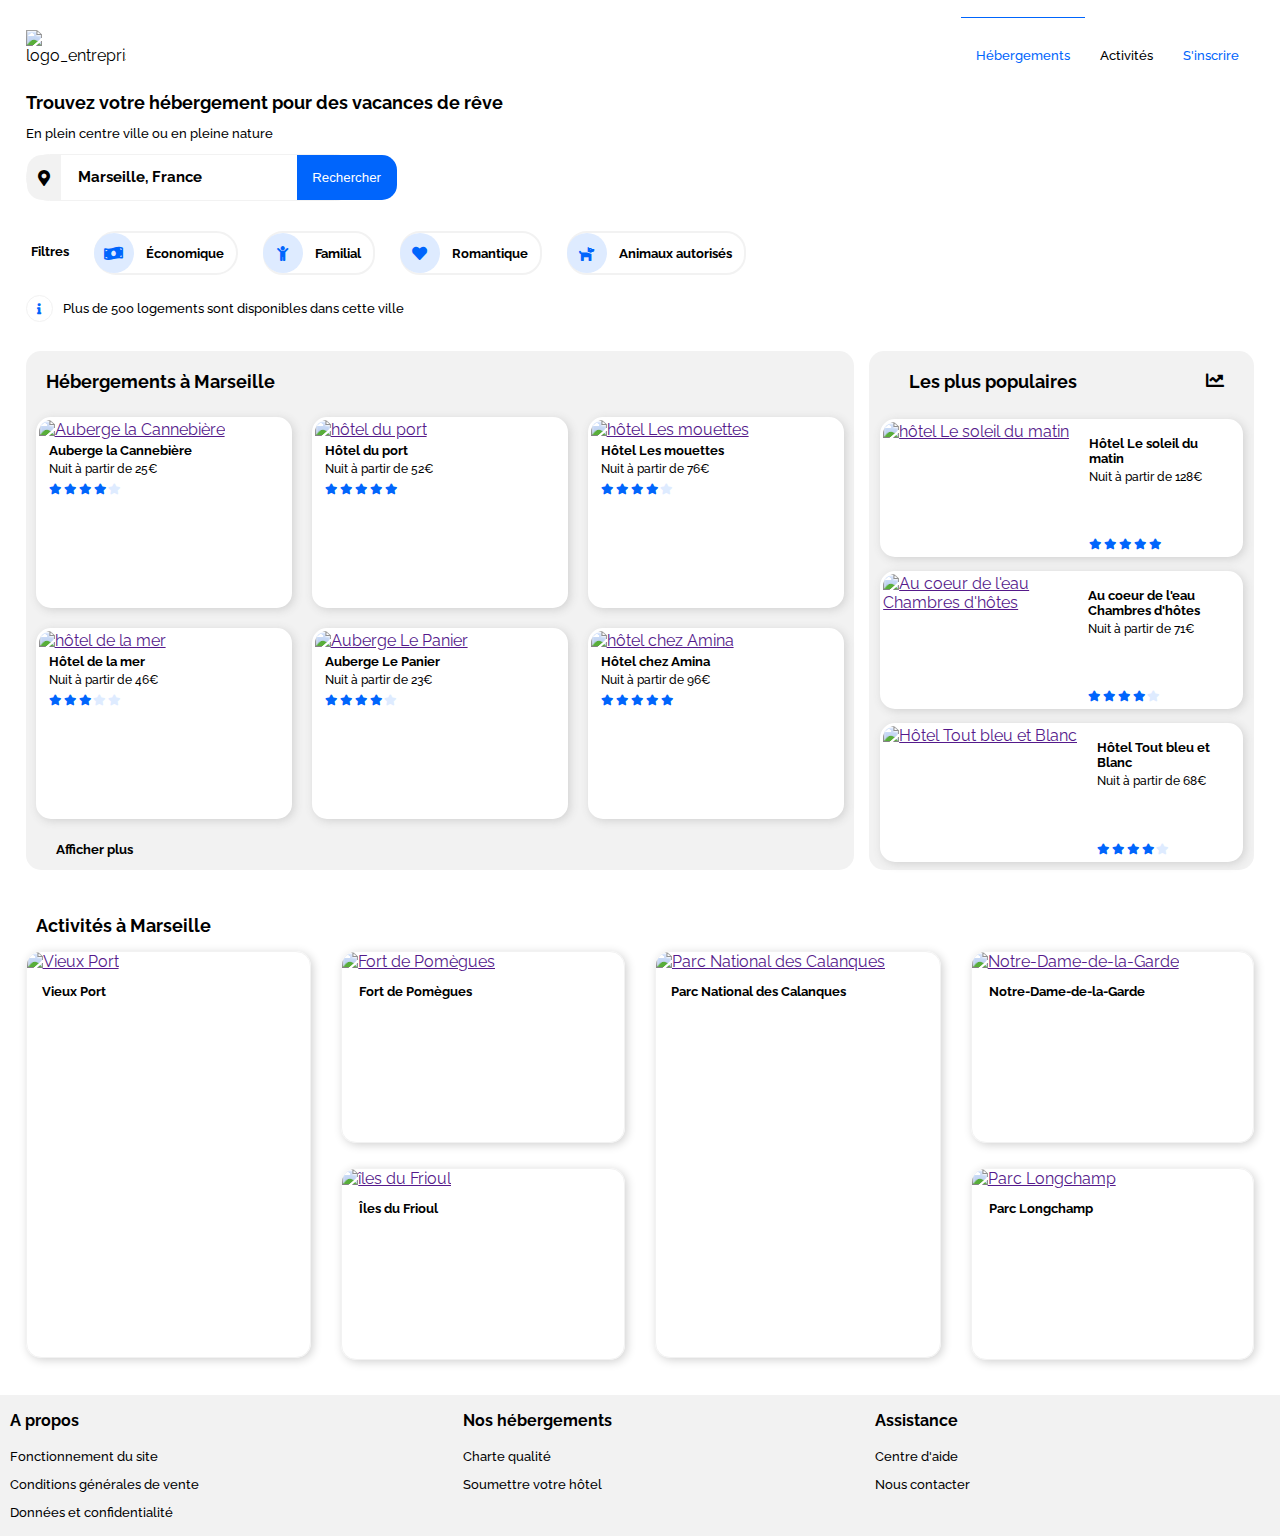
==== index.html @ dfe2db02 "Modification des noms des selecteurs" ====
<!DOCTYPE html>
<html lang="fr">
<head>
    <meta charset="UTF-8" />
    <title img src="Reservia@3x.png">Reservia</title>
    <link rel="stylesheet" href="styles.css" />
    <link rel="stylesheet" media="screen and (max-width: 600px)" href="small_resolution.css" />
    <link rel="stylesheet" media="screen and (min-width: 601px) and (max-width: 1024px)" href="tablette_resolution.css" />
    <link rel="stylesheet" href="https://cdnjs.cloudflare.com/ajax/libs/font-awesome/5.15.3/css/all.min.css">
    <link href="Documents/Premierprojet/fontawesome-free-5.15.3-web.css" rel="stylesheet">
    <link rel="preconnect" href="https://fonts.gstatic.com">
    <link href="https://fonts.googleapis.com/css2?family=Raleway:wght@100;200;300;400;500;600;700;800&display=swap" rel="stylesheet">  
    <meta name="viewport" content="width=device-width, initial-scale=1.0, shrink-to-fit=no">
     
</head>

<body>
    <div id="main_wrapper">
        <header>
            <div class="header_logo_navigation">
                <img src="Pictures/Reservia@3x.png" id="logo" alt="logo_entreprise_reservia"/>
                
                <nav>
                    <div id="navigation">
                        <p class="housing_navigation"><a href ="#Hébergements" id=ancre >Hébergements</a></p>
                        <p class="activities_navigation"><a href ="#Activités" id=ancre2 >Activités</a></p>
                    </div>
                    <div class="inscription_navigation">
                        <p>S'inscrire</p>
                    </div>
                </nav>
            </div>

            <h1>Trouvez votre hébergement pour des vacances de rêve</h1>
            <p id="introduction_paragraph">En plein centre ville ou en pleine nature</p>

            <div id="contener_search">
                <span id="contener_search_icon">  
                    <i class="fas fa-map-marker-alt"></i>
                </span>
                <div id="search_field">
                    <input type="text" name="search" id="search_field_input" placeholder="Marseille, France" />
                </div>
                <span id="btn">
                    <input type="submit" id="button_desktop_version" value="Rechercher"/>
                    <button id="button_mobile_version"><i class="fas fa-search" id="search_icone_mobile_version"></i></button> 
                </span>
            </div>

            <div id="filter_block">
                <p class="textfilters">Filtres</p>
                
                <div id="filters1and2">
                    <div class="economic_filter1">
                        <span class="icons">
                            <i class="fas fa-money-bill-wave"></i>
                        </span>
                        <p id="title_filter1">Économique</p>
                    </div>

                    <div class="family_filter2">
                        <span class="icons">
                            <i class="fas fa-child"></i>
                        </span>
                        <p id="title_filter2">Familial</p>
                    </div>
                </div>

                <div id="filters3and4">
                    <div class="romantic_filter3">
                        <span class="icons">
                            <i class="fas fa-heart"></i>
                        </span>
                        <p id="title_filter3">Romantique</p>
                    </div>

                    <div class="pets_filter4">
                        <span class="icons">
                            <i class="fas fa-dog"></i>
                        </span>
                        <p id="title_filter4">Animaux autorisés</p>
                    </div>
                </div>
            </div>

            <div id="info_block">
                <span id="info_icon">
                    <i class="fas fa-info"></i>
                </span>
                <p id="info_paragraph">Plus de 500 logements sont disponibles dans cette ville</p>
            </div>
        </header>

        <section>
            <div class="firstsection">
                <div id="housing_block">
                    <h2 id = "housing_title">Hébergements à Marseille</h2>
                    <div id="housingpart1">

                        <div class="Hosting_map1">
                            <a href=""><img src="Pictures/marcus-loke-WQJvWU_HZFo-unsplash.jpg" class="photoshébergement" alt="Auberge la Cannebière"/></a>
                            <p class="name">Auberge la Cannebière</p>
                            <p class="price">Nuit à partir de 25€</p>
                            <div class="stars1">
                                <div class="blue_stars">
                                    <i class="fas fa-star"></i>
                                    <i class="fas fa-star"></i>
                                    <i class="fas fa-star"></i>
                                    <i class="fas fa-star"></i>
                                </div>
                                <div class="grey_stars">
                                    <i class="fas fa-star"></i>
                                </div>
                            </div>
                        </div>

                        <div class="Hosting_map2">
                            <a href=""><img src="Pictures/fred-kleber-gTbaxaVLvsg-unsplash.jpg" class="photoshébergement" alt="hôtel du port"/></a>
                            <p class="name">Hôtel du port</p>
                            <p class="price">Nuit à partir de 52€</p>
                            <div class="stars1">
                                <div class="blue_stars">
                                    <i class="fas fa-star"></i>
                                    <i class="fas fa-star"></i>
                                    <i class="fas fa-star"></i>
                                    <i class="fas fa-star"></i>
                                    <i class="fas fa-star"></i>
                                </div>
                            </div>
                        </div>

                        <div class="Hosting_map3">
                            <a href=""><img src="Pictures/reisetopia-B8WIgxA_PFU-unsplash.jpg" class="photoshébergement" alt="hôtel Les mouettes"/></a>
                            <p class="name">Hôtel Les mouettes</p>
                            <p class="price">Nuit à partir de 76€</p>
                            <div class="stars1">
                                <div class="blue_stars">
                                    <i class="fas fa-star"></i>
                                    <i class="fas fa-star"></i>
                                    <i class="fas fa-star"></i>
                                    <i class="fas fa-star"></i>
                                </div>
                                <div class="grey_stars">
                                    <i class="fas fa-star"></i>
                                </div>
                            </div>
                        </div>
                    </div>

                        <div id="housingpart2">

                            <div class="Hosting_map4">
                                <a href=""><img src="Pictures/annie-spratt-Eg1qcIitAuA-unsplash.jpg" class="photoshébergement" alt="hôtel de la mer"/></a>
                                <div>
                                    <p class="name">Hôtel de la mer</p>
                                    <p class="price">Nuit à partir de 46€</p>
                                    <div class="stars1">
                                        <div class="blue_stars">
                                            <i class="fas fa-star"></i>
                                            <i class="fas fa-star"></i>
                                            <i class="fas fa-star"></i>
                                        </div>
                                        <div class="grey_stars">
                                            <i class="fas fa-star"></i>
                                            <i class="fas fa-star"></i>
                                        </div>
                                    </div>
                                </div>
                            </div>

                            <div class="Hosting_map5">
                                <a href=""><img src="Pictures/nicate-lee-kT-ZyaiwBe0-unsplash.jpg" class="photoshébergement" alt="Auberge Le Panier"/></a>
                                <div>
                                    <p class="name">Auberge Le Panier</p>
                                    <p class="price">Nuit à partir de 23€</p>
                                    <div class="stars1">
                                        <div class="blue_stars">
                                            <i class="fas fa-star"></i>
                                            <i class="fas fa-star"></i>
                                            <i class="fas fa-star"></i>
                                            <i class="fas fa-star"></i>
                                        </div>
                                        <div class="grey_stars">
                                            <i class="fas fa-star"></i>
                                        </div>
                                    </div>
                                </div>
                            </div>

                            <div class="Hosting_map6">
                                <a href=""><img src="Pictures/febrian-zakaria-M6S1WvfW68A-unsplash.jpg" class="photoshébergement" alt="hôtel chez Amina"/></a>
                                <div>
                                    <p class="name">Hôtel chez Amina</p>
                                    <p class="price">Nuit à partir de 96€</p>
                                    <div class="stars1">
                                        <div class="blue_stars">
                                            <i class="fas fa-star"></i>
                                            <i class="fas fa-star"></i>
                                            <i class="fas fa-star"></i>
                                            <i class="fas fa-star"></i>
                                            <i class="fas fa-star"></i>
                                        </div>
                                    </div>
                                </div>
                            </div>
                        </div> 
                        <p class="housing_end_paragraph">Afficher plus</p>
                    </div>

            <div id="popular_block">
                <div id="popular_header">
                    <h2 id = "popular_title">Les plus populaires</h2>
                    <i class="fas fa-chart-line" id="popular_icone"></i>
                </div>
                <div id="most_popular">
                    <div class="hotels1">
                        <a href=""><img src="Pictures/emile-guillemot-Bj_rcSC5XfE-unsplash.jpg" class="photospopulaires" alt="hôtel Le soleil du matin"/></a>
                        <div class="textehotel">
                            <div id="hotel_text">
                                <p class="name">Hôtel Le soleil du <br>matin</p>
                                <p class="price">Nuit à partir de 128€</p>
                            </div>
                            <div class="stars2">
                                <div class="blue_stars">
                                    <i class="fas fa-star"></i>
                                    <i class="fas fa-star"></i>
                                    <i class="fas fa-star"></i>
                                    <i class="fas fa-star"></i>
                                    <i class="fas fa-star"></i>
                                </div>
                            </div>
                        </div>
                    </div>
                    <div class="hotels2">
                        <a href=""><img src="Pictures/aw-creative-VGs8z60yT2c-unsplash.jpg" class="photospopulaires" alt="Au coeur de l'eau Chambres d'hôtes"/></a>
                        <div class="textehotel">
                            <div id="hotel_text">
                                <p class="name">Au coeur de l'eau Chambres d'hôtes</p>
                                <p class="price">Nuit à partir de 71€</p>
                            </div>
                            <div class="stars2">
                                <div class="blue_stars">
                                    <i class="fas fa-star"></i>
                                    <i class="fas fa-star"></i>
                                    <i class="fas fa-star"></i>
                                    <i class="fas fa-star"></i>
                                </div>
                                <div class="grey_stars">
                                    <i class="fas fa-star"></i>
                                </div>
                            </div>
                        </div>
                    </div>

                    <div class="hotels3">
                        <a href=""><img src="Pictures/febrian-zakaria-sjvU0THccQA-unsplash.jpg" class="photospopulaires" alt="Hôtel Tout bleu et Blanc"/></a>
                        <div class="textehotel">
                            <div id="hotel_text">
                                <p class="name">Hôtel Tout bleu et <br>Blanc</p>
                                <p class="price">Nuit à partir de 68€</p>
                            </div>
                            <div class="stars2">
                                <div class="blue_stars">
                                    <i class="fas fa-star"></i>
                                    <i class="fas fa-star"></i>
                                    <i class="fas fa-star"></i>
                                    <i class="fas fa-star"></i>
                                </div>
                                <div class="grey_stars">
                                    <i class="fas fa-star"></i>
                                </div>
                            </div>
                        </div>
                    </div>
                </div>
                </div>
            </div>
        </section>

        <section>
            <div id="activities_section">
                <h2 id = "activities_title">Activités à Marseille</h2>
                    <div class="loisir1">
                        <div id="activities_bloc1">
                        <div class="picture">
                            <a href=""><img src="Pictures/reno-laithienne-QUgJhdY5Fyk-unsplash.jpg" class="big_activities_pictures" alt="Vieux Port"/></a>
                            <div>
                                <p class="activities_name1">Vieux Port</p>
                            </div>
                        </div>
                        <div class="part1">
                            <div class="hobbies1">
                                <a href=""><img src="Pictures/paul-hermann-QFTrLdQIRhI-unsplash.jpg" class="small_activities_pictures" alt="Fort de Pomègues"/></a>
                                <div>
                                    <p class="activities_name2">Fort de Pomègues</p>
                                </div>
                            </div>
            
                            <div class="hobbies2">
                                <a href=""><img src="Pictures/kevin-hikari-rV_Qd1l-VXg-unsplash.jpg" class="small_activities_pictures" alt="îles du Frioul"/></a>
                                <div>
                                    <p class="activities_name2">Îles du Frioul</p>
                                </div>
                            </div>
                        </div>
                        </div>

                        <div id="activities_bloc2">
                        <div class="picture">
                            <a href=""><img src="Pictures/kilyan-sockalingum-NR8-cBCN3aI-unsplash.jpg" class="big_activities_pictures" alt="Parc National des Calanques"/></a>
                            <div>
                                <p class="activities_name1">Parc National des Calanques</p>
                            </div>
                        </div>
                        <div class ="part1">
                            <div class="hobbies3">
                                <a href=""><img src="Pictures/florian-wehde-xW9e8gdotxI-unsplash.jpg" class="small_activities_pictures" alt="Notre-Dame-de-la-Garde"/></a>
                                <div>
                                    <p class="activities_name2">Notre-Dame-de-la-Garde</p>
                                </div>
                            </div>
                            <div class="hobbies4">
                                <a href=""><img src="Pictures/lena-paulin-wH2-EJoDcV0-unsplash.jpg" class="small_activities_pictures" alt="Parc Longchamp"/></a>
                                <div>
                                    <p class="activities_name2">Parc Longchamp</p>
                                </div>
                            </div>
                        </div>
                        </div>
                    </div>
                </div>  
            </section>
 
            <footer>
                <div id="findepage">
                    <div id="footer_text_1">
                        <h3>A propos</h3>
                        <p id="text_1">Fonctionnement du site</p>
                        <p id="text_2">Conditions générales de vente</p>
                        <p id="text_3">Données et confidentialité</p>
                    </div>
                    <div id="footer_text_2">
                        <h3>Nos hébergements</h3>
                        <p>Charte qualité</p>
                        <p id="text_5">Soumettre votre hôtel</p>
                    </div>
                    <div id="footer_text_3">
                        <h3>Assistance</h3>
                        <p>Centre d'aide</p>
                        <p id="text_7">Nous contacter</p>
                    </div>
                </div>
            </footer>
        </div>
        
</body>
</html>
---- styles.css ----
body
{
    font-family: 'Raleway', sans-serif;
    width: 100%;
    position: relative;
    margin:0px;
}
p
{
    font-size: 13px;
    font-weight: 500;
}
h1
{
    font-size: 18px;
    font-weight: bold;
}
h2
{
    font-size: 18px;
    margin-left: 10px;
    font-weight: bold;
}
h3
{
    font-size: 16px;
    font-weight: bold;
}
#main_wrapper
{
    width: 100%;
    margin: 0 auto;
    height: 100%;
}
header
{
    width:96%;
    margin: 10px auto;
}
.header_logo_navigation
{
    display: flex;
    justify-content: space-between;
    margin: 0 auto;
    padding-top: 20px;
}
img#logo
{
    width:100px;
    height: 50px;
}
/* Menu de navigation */
nav
{
    display : flex;
    justify-content: space-between;
}
#navigation
{
    display: flex;
    width: 68%;
    justify-content: space-between;
}
/* navigation */
.housing_navigation
{
    color : #0065FC;
    border-top: 1.5px solid #0065FC;
    padding: 30px 15px 0 15px;
    margin-top: -13px;
}
#ancre
{
    text-decoration: none;
    color: #0065FC;
}
/* navigation */
.activities_navigation
{
    display: flex;
    align-items: center;
    padding: 0 15px;
}
#ancre2
{
    text-decoration: none;
    color: black;
}
/* navigation */
.inscription_navigation
{
    font-weight: bold;
    color : #0065FC;
    display: flex;
    align-items: center;
    padding: 0 15px;
}

/*div de la section de recherche*/
#contener_search
{
    display: flex;
    border-radius: 28px;
    border: 1px #F2F2F2 solid;
    width: 330px;
}
/*icône de recherche*/
#contener_search_icon
{
    background-color: #F2F2F2;
    width: 45px;
    height: 45px;
    border-bottom-left-radius: 15px;
    border-top-left-radius: 15px;
    display: flex;
    align-items: center;
    justify-content: center;   
}
/*Champs de recherche*/
#search_field_input
{
    height: 96%;
    border: none;
    margin-left: 15px;
   
}
input::placeholder
{
    font-weight: bold;
    color: black;
    opacity: 1;
    font-family: 'Raleway';
    font-size: 15px;
}
/*enlève la bordure lors du clic sur le bouton de recherche*/
input:focus
{
    outline:none;
}
/* Bouton de recherche*/
#button_desktop_version
{  
    background-color: #0065FC;
    height: 45px;
    width: 100px;
    border : none;
    border-bottom-right-radius: 15px;
    border-top-right-radius: 15px;
    color: white;
    position: relative;
    left: 40px;
}
#button_mobile_version
{
    display: none;
}
#search_icone_mobile_version
{
    text-indent: -9999px;
    position: relative;
    right: 20px;
}

/* Div contenant les filtres */
#filter_block
{
    display : flex;
    margin: 30px 0 15px 0;
}
.textfilters
{
    font-weight: bold;
    font-size: 13px;
    margin-left: 5px;
}
.economic_filter1
{
    font-weight: bold;
    border-radius: 30px;
    border: 2px #F2F2F2 solid;
    display: flex;
    margin-left: 25px;
    margin-right: 10px;
}
.filtre1:hover
{
    color:#0065FC;
}
#title_filter1
{
    font-weight: bold;
    font-size: 13px;
    display: flex;
    align-items: center;
    margin : 0 12px;
}
.family_filter2
{
    font-weight: bold;
    border-radius: 20px;
    border: 2px #F2F2F2 solid;
    display: flex;
    margin-left: 15px;
    margin-right: 10px;
}
.filtre2:hover
{
    color:#0065FC;
}
#title_filter2
{
    display: flex;
    align-items: center;
    font-weight: bold;
    font-size: 13px;
    margin : 0 12px;
}
#filters1and2
{
    display: flex;
}
#filters3and4
{
    display: flex;
}
.romantic_filter3
{
    font-weight: bold;
    border-radius: 20px;
    border: 2px #F2F2F2 solid;
    display: flex;
    margin-left: 15px;
    margin-right: 10px;
}
.filtre3:hover
{
    color:#0065FC;
}
#title_filter3
{
    display: flex;
    align-items: center;
    font-weight: bold;
    font-size: 13px;
    margin : 0 12px;
}
.pets_filter4
{
    font-weight: bold;
    border-radius: 20px;
    border: 2px #F2F2F2 solid;
    display: flex;
    margin-left: 15px;
}
.filtre4:hover
{
    color:#0065FC;
}
#title_filter4
{
    font-weight: bold;
    font-size: 13px;
    display: flex;
    align-items: center;
    margin : 0 12px;
    
}
.icons
{
    color:#0065FC;
    background-color: #DEEBFF;
    width: 40px;
    height: 40px;
    border-radius: 80px;
    display: flex;
    align-items: center;
    justify-content: center;
    font-size: 15px;
    margin-left: -2px;
}

/* Div information */
#info_block
{
    display: flex;
    padding-bottom: 15px;
    padding-top: 5px;
}
/* icône information */
#info_icon
{
    color:#0065FC;
    width: 25px;
    height: 25px;
    border-radius: 70px;
    border: 1px #F2F2F2 solid;
    display: flex;
    align-items: center;
    justify-content: center;   
    font-size: 11px;
    
}
/* paragraphe info */
#info_paragraph
{
    margin: 6px 0 10px 10px;
}


/* Hébergements à Marseille + Les plus populaires */
section
{
    width: 96%;
    margin: 0 auto;
}
.firstsection
{
    display: flex;
    width: 100%;
    position: relative;
}

/* div contenant les hébergements à Marseille + texte */
#housing_block
{
    background-color: #F2F2F2;
    border-radius: 15px;
    height: 95%;
    width: 68%;
    margin-right: 15px;
}
/* h2 Hébergement à Marseille */
#housing_title
{
    margin-left: 20px;
    padding-top: 5px;
}
/* Première partie des hébergements à Marseille */
#housingpart1
{
    display: flex;
    justify-content: space-around;
}
/* Deuxième partie des hébergements à Marseille */
#housingpart2
{
    display: flex;
    justify-content: space-around;
}
/* Cartes d'hébergements à Marseille */
.Hosting_map1
{
    background-color: white;
    border: 3px white solid;
    border-radius: 15px;
    box-shadow: 2px 2px 10px rgb(209, 209, 209);  
    width: 250px;
    height: 185px;
    overflow: hidden;
    margin: 10px; 
}
.Hosting_map2
{
    background-color: white;
    border: 3px white solid;
    border-radius: 15px;
    box-shadow: 2px 2px 10px rgb(209, 209, 209);  
    width: 250px;
    height: 185px;
    overflow: hidden;
    margin: 10px; 
}
.Hosting_map3
{
    background-color: white;
    border: 3px white solid;
    border-radius: 15px;
    box-shadow: 2px 2px 10px rgb(209, 209, 209);  
    width: 250px;
    height: 185px;
    overflow: hidden;
    margin: 10px; 
}
.Hosting_map4
{
    background-color: white;
    border: 3px white solid;
    border-radius: 15px;
    box-shadow: 2px 2px 10px rgb(209, 209, 209);  
    width: 250px;
    height: 185px;
    overflow: hidden;
    margin: 10px; 
}
.Hosting_map5
{
    background-color: white;
    border: 3px white solid;
    border-radius: 15px;
    box-shadow: 2px 2px 10px rgb(209, 209, 209);  
    width: 250px;
    height: 185px;
    overflow: hidden;
    margin: 10px; 
}
.Hosting_map6
{
    background-color: white;
    border: 3px white solid;
    border-radius: 15px;
    box-shadow: 2px 2px 10px rgb(209, 209, 209);  
    width: 250px;
    height: 185px;
    overflow: hidden;
    margin: 10px; 
}
img.photoshébergement
{
    width:100%;
    height:115px;
}
/* Noms des hôtels */
.name
{
    font-weight: bold;
    margin: 4px 2px 0 10px;
}
.price
{
    font-size: 12px;
    margin: 4px 0 4px 10px;
}
/* div contenant les étoiles des hébergements à Marseille */
.stars1
{
    display: flex;
    margin-left: 10px;
    font-size: 11px;
    padding-top: 3px;
}
.blue_stars
{
    color:#0065FC;  
}
.grey_stars
{
    color :#DEEBFF;
    padding-left: 2px;
}

/* texte afficher plus */
.housing_end_paragraph
{
    font-weight: bold;
    margin-left: 30px;
}

/* div contenant les hébergements les plus populaires + texte */
#popular_block
{
    background-color: #F2F2F2;
    border-radius: 15px;
    width: 36%; 
   
}
/*contener du h2 + icône populaires*/
#popular_header
{
    display: flex;
    justify-content: space-between;
    margin: 5px 30px;
}
/* h2 "les plus populaires" */

#popular_icone
{
    margin-top: 15px;
    font-size: 18px;
}
#most_popular
{
    width: 94%;
    height: 88%;
    display: flex;
    flex-direction: column;
    justify-content: space-around;
    margin: 0 auto;

}
/* Cartes d'hébergements des logements les plus populaires */
.hotels1
{
 
    background-color: white;
    border-radius: 15px;
    overflow: hidden;
    box-shadow: 2px 2px 10px rgb(209, 209, 209);  
    border: 3px white solid;
    display: flex;
    height: 29%;
   
}
.hotels2
{
    background-color: white;
    border-radius: 15px;
    overflow: hidden;
    box-shadow: 2px 2px 10px rgb(209, 209, 209);  
    border: 3px white solid;
    display: flex;
    height: 29%;
   
}
.hotels3
{

    background-color: white;
    border-radius: 15px;
    overflow: hidden;
    box-shadow: 2px 2px 10px rgb(209, 209, 209);  
    border: 3px white solid;
    display: flex;
    height: 29%;
}
img.photospopulaires
{
    width:145px;
    height:100%;
}
.textehotel
{
    display: flex;
    flex-direction: column;
    justify-content: space-between;
    padding: 10px 10px 3px 10px;
}

/* div contenant les étoiles des logements les plus populaires */
.stars2
{
    display: flex;
    padding-left: 10px;
    font-size: 11px;
}

/* div Activités */
#activities_section
{
    width: 100%;
    padding-top: 30px;
}
/* div contenant toutes les photos + texte des activités à Marseille */
.loisir1
{
    display: flex;
    margin: 0 auto;
    width: 100%;  
}
#activities_bloc1
{
    display: flex;
    width: 50%;
    margin-right: 15px;
}
#activities_bloc2
{
    display: flex;
    width: 50%;
    margin-left: 15px;
}
/* div contenant les photos grand format + le texte des activités à Marseille */
.picture
{
    border: 1px #F2F2F2 solid;
    border-radius: 15px;
    overflow: hidden;
    box-shadow: 2px 2px 10px rgb(209, 209, 209);  
    height: 405px;
    width: 48%;
}
img.big_activities_pictures
{
    width: 100%; 
    height: 350px;
}
img.small_activities_pictures
{
    width: 100%; 
    height: 135px;
}
/* noms des activités des grandes photos */
.activities_name1
{
    font-weight: bold;
    margin-left: 15px;
    display: flex;
    align-items: center;
}
/* noms des activités des petites photos */
.activities_name2
{
    font-weight: bold;
    margin-left: 17px;
    display: flex;
    align-items: center;
}
/* bloc des photos petit format (2 par 2) + texte des activités à Marseille */
.part1
{
    margin-left: 30px;
    width: 48%;
}
/* div contenant les photos petit format + le texte des activités à Marseille */
.hobbies1
{
    border: 1px #F2F2F2 solid;
    border-radius: 15px;
    overflow: hidden;
    box-shadow: 2px 2px 10px rgb(209, 209, 209);  
    height: 190px;
    margin-bottom: 25px;  
   
}
.hobbies2
{
    border: 1px #F2F2F2 solid;
    border-radius: 15px;
    overflow: hidden;
    box-shadow: 2px 2px 10px rgb(209, 209, 209);  
    height: 190px;
    margin-bottom: 25px;  
    
}
.hobbies3
{
    border: 1px #F2F2F2 solid;
    border-radius: 15px;
    overflow: hidden;
    box-shadow: 2px 2px 10px rgb(209, 209, 209);  
    height: 190px;
    margin-bottom: 25px;  
   
}
.hobbies4
{
    border: 1px #F2F2F2 solid;
    border-radius: 15px;
    overflow: hidden;
    box-shadow: 2px 2px 10px rgb(209, 209, 209);  
    height: 190px;
    margin-bottom: 25px;  
   
}

footer
{
    background-color: #F2F2F2;
    width: 100%;
}
#findepage
{
    display: flex;
    width: 75%;
    justify-content: space-between;
    margin: 10px 20px 0 10px;
}
#footer_text_1
{
    height: 70%;
    line-height: 20px;
}
#text_2
{
    margin-top: -5px;
}
#text_3
{
    margin-top: -5px;
}
#footer_text_2
{
    line-height: 20px;
}
#text_5
{
    margin-top: -5px;
}
#footer_text_3
{
    line-height: 20px;
}
#text_7
{
    margin-top: -5px;
}
---- small_resolution.css ----
p
{
    font-size: 17px;
}
h1
{
    font-size: 24px;
    margin: 10px 20px;
}
h2
{
    font-size: 22px;
}
#main_wrapper
{
    min-width: 200px;
    max-width: 600px;
    font-size: 15px;
    position: relative;
}
header
{
    width: 100%;
}
.header_logo_navigation
{
    width: 100%;
    margin-bottom: 1%;
    flex-direction: column;
  
}
img#logo
{
    display: flex;
    width:25%;
    padding-left: 20px;
}
/* Menu de navigation */
nav
{ 
    width: 100%;
    flex-direction: column;
    margin-top: -55px;
}
#navigation
{
    width: 100%;
    
}
/* navigation */
.housing_navigation
{
    margin: 20px 0 10px 0;
    border-bottom: 3px solid #0065FC;
    border-top: none;
    width: 50%;
    padding-bottom: 15px;
    text-align: center;
}
/* navigation */
.activities_navigation
{
    border-bottom: 3px solid #F2F2F2;
    text-align: center;
    width: 50%;
    margin: 20px 0 10px 0;
    padding-top: 30px;
    display: inline;
}
/* navigation */
.inscription_navigation
{
    order: -1;
    justify-content: flex-end;
    margin-right: 20px;
    width: auto;    
}
#introduction_paragraph
{
    margin : 10px 20px;
}
/*div de la section de recherche*/
#contener_search
{
    width: 90%;
    margin: 30px auto 0 auto;
    position: relative;
}
/*icône de recherche*/
#contener_search_icon
{ 
    width: 55px;
    height: 55px; 
    font-size: 20px;
}
#search_field
{
    width: 100%;
}
/*Champs de recherche*/
#search_field_input
{
    width: 100%;
}
input::placeholder
{
    font-size: 4.5vw;  
}
/* Bouton de recherche*/
#button_desktop_version
{  
    display: none;
}
#button_mobile_version
{
    background-color: #0065FC;
    height: 55px;
    width: 55px;
    border : none;
    border-bottom-left-radius: 15px;
    border-top-left-radius: 15px;
    display: flex;
    border-bottom-right-radius: 15px;
    border-top-right-radius: 15px;
    position: absolute;
    right: 0;   
}
#search_icone_mobile_version
{
    text-indent: 0px;
    color: rgb(255, 255, 255);
    font-size: 20px;
    left: 13px;
    top: 18px;
}
/* Div contenant les filtres */
#filter_block
{
    flex-direction: column;
    margin-left: 10px;
    margin-bottom: 12px;
}
.textfilters
{
    margin-left: 15px;
    font-size: 4.5vw;
}
.economic_filter1
{
    border-radius: 30px;
    margin: 0 0;
}
#title_filter1
{
    font-size: 4.5vw;
}
.family_filter2
{
    border-radius: 30px;
    width: 35vw;
}
#title_filter2
{
    font-size: 4.5vw;
}
#filters1and2
{
    margin-left: 13px;
}
#filters3and4
{
    flex-direction: column;
    margin-left: 13px;
}
.romantic_filter3
{
    border-radius: 30px;
    width: 43vw;
    margin: 20px 0 0 0;
}
#title_filter3
{
    font-size: 4.5vw;
}
.pets_filter4
{
    border-radius: 30px;
    width: 57vw;
    margin: 20px 0;
}
#title_filter4
{
    font-size: 4.5vw;
}
.icons
{
    font-size: 15px;
    width: 11vw;
    height: 11vw;
    margin-left: -2px;
}
/* Div information */
#info_block
{
    margin: 0 10px;
}
/* icône information */
#info_icon
{
    width: 25px;
    border-radius: 70px;
    height: 20px;
    border: 1.8px #F2F2F2 solid;  
    font-size: 10px; 
    margin-top: 5px;
}
/* paragraphe info */
#info_paragraph
{
    margin: 6px 0 10px 10px;
    font-size: 17px; 
}

section
{
    width: 100%;
}
/* div contenant les hébergements les plus populaires + texte */
#popular_block
{
    border-radius: 0px;
    width: 100%;  
}
    
/*contener du h2 + icône populaires*/
#popular_header
{

}
#popular_title
{
    margin: 15px 17px 10px 0;
}
#popular_icone
{
    margin: 17px 0 10px 20px;
    font-size: 20px;
}
/* Cartes d'hébergements des logements les plus populaires */
.hotels1
{
    height: 150px;
    border: 4px white solid; 
    width: 87%;
    margin: 5px auto;

}
.hotels2
{
    height: 150px;
    border: 4px white solid;
    width: 87%;
    margin: 5px auto;
}
.hotels3
{
    height: 150px;
    border: 4px white solid;
    width: 87%;
    margin: 5px auto 25px auto;
}
/* div contenant les étoiles des logements les plus populaires */
.stars2
{
    font-size: 13px;
    padding-bottom: 3px;
}

/* Hébergements à Marseille + Les plus populaires */
.firstsection
{
    flex-direction:column-reverse;
}
/* div contenant les hébergements à Marseille + texte */
#housing_block
{
    background-color: white;
    display: flex;
    flex-direction: column;
    width: 96%;
    margin: 0 auto;
}
/* h2 Hébergement à Marseille */
#housing_title
{
    margin-top: 30px;
}
/* Première partie des hébergements à Marseille */
#housingpart1
{
    flex-direction: column;
    width: 98%;
    justify-content: center;
    margin: 0 auto;
}
/* Deuxième partie des hébergements à Marseille */
#housingpart2
{
    flex-direction: column;
    width: 98%;
    justify-content: center;
    margin: 0 auto;
}
/* Cartes d'hébergements à Marseille */
.Hosting_map1
{
    border: 4px white solid;
    border-radius: 15px;
    width: 94%;
    height: 220px;
    margin: 10px auto; 
}
   
.Hosting_map2
{
    border: 4px white solid;
    border-radius: 15px; 
    width: 94%;
    height: 220px;
    margin: 10px auto; 
}
.Hosting_map3
{
    border: 4px white solid;
    border-radius: 15px;
    width: 94%;
    height: 220px;
    margin: 10px auto; 
}
.Hosting_map4
{
    border: 4px white solid;
    border-radius: 15px;
    width: 94%;
    height: 220px;
    margin: 10px auto; 
}
.Hosting_map5
{
    border: 4px white solid;
    border-radius: 15px;
    width: 94%;
    height: 220px;
    margin: 10px auto; 
}
.Hosting_map6
{
    border: 4px white solid;
    border-radius: 15px;
    width: 94%;
    height: 220px;
    margin: 10px auto;  
}

img.photoshébergement
{
    width:100%;
    height:140px;
}
/* Noms des hôtels */
.name
{
    font-size: 16px;
    margin: 6px 0 2px 10px;
}
.price
{
    font-size: 15px;
}
/* div contenant les étoiles des hébergements à Marseille */
.stars1
{
    font-size: 13px;
}
/* texte afficher plus */
.housing_end_paragraph
{
    font-size: 20px;
}

/* h2 Activités à Marseille */
#activities_title
{
    margin-left: 20px;
}
/* div contenant toutes les photos + texte des activités à Marseille */
.loisir1
{
    flex-direction: column;
}
#activities_bloc1
{
    width: 100%;
    flex-direction: column;
    margin: 0 auto;
}
#activities_bloc2
{
    width: 100%;
    flex-direction: column;
    margin: 0 auto;
}
/* div contenant les photos grand format + le texte des activités à Marseille */
.picture
{
    width: 88%;
    height: 210px;
    margin: 0 auto;
}
img.big_activities_pictures
{
    height: 150px;
}
img.small_activities_pictures
{
    height: 150px;
}
/* noms des activités des grandes photos */
.activities_name1
{
    margin: 14px 0 10px 15px;
}
/* noms des activités des petites photos */
.activities_name2
{
    margin: 14px 0 10px 15px;
}
/* bloc des photos petit format (2 par 2) + texte des activités à Marseille */
.part1
{
    margin: 23px auto 0 auto;
    width: 88%;
}
/* div contenant les photos petit format + le texte des activités à Marseille */
.hobbies1
{ 
    width: 100%;
    height: 210px;
    margin: 0 auto 25px auto; 
}
.hobbies2
{
    width: 100%;
    height: 210px;
    margin: 0 auto 25px auto; 
}
.hobbies3
{
    width: 100%;
    height: 210px;
    margin: 0 auto 25px auto; 
}
.hobbies4
{ 
    width: 100%;
    height: 210px;
    margin: 0 auto 25px auto;  
}

footer
{
    height: 500px;
}
#findepage
{
    flex-direction: column;
    width: 100%;
    margin-top: 10px;
    position: relative;
}
h3
{
    font-size: 20px;

}
#footer_text_1
{
    width: 100%;
    height: 70%;
    line-height: 20px;
    margin: 10px 0 10px 20px;
}
#text_2
{
    position: relative;
}
#footer_text_2
{
    line-height: 20px;
    width: 100%;
    margin: 10px 0 10px 20px;
}
#footer_text_3
{
    line-height: 20px;
    width: 100%;
    margin: 10px 0 10px 20px;
}
---- tablette_resolution.css ----
.firstsection
{
    flex-direction: column;
    margin: 0 auto;
    height: 870px;
}
#filter_block
{
    flex-direction: column;
    margin: 15px 0;
}
.economic_filter1
{
    margin: 20px 10px 0 0;
}
.family_filter2
{
    margin-top: 20px;
}
.romantic_filter3
{
    margin: 20px 10px 0 0;
}
.pets_filter4
{
    margin-top: 20px;
}
#housing_block
{
    width: 100%;
    margin: 0 auto;
}
#housingpart1
{
    width: 100%;
    justify-content: space-around;
}
#housingpart2
{
    width: 100%;
    justify-content: space-around;
}
.housing_end_paragraph
{
    font-size: 14px;
}   
#most_popular
{
    width: 100%;
    display: flex;
    flex-direction: row;
    justify-content: space-around;
}
#popular_block
{
    height: 700px;
    width: 100%;
    margin: 20px auto;
}
.textehotel
{
    padding: 0px 10px 2px 15px;
    height: 100%;
}
.hotels1 .name br
{
    display: none;
}
.hotels3 .name br
{
    display: none;
}
.stars2
{
    padding-top: 3px;
}

    #activities_section
    {
        top: 1220px;
    }
    .hotels1
    {
        width: 30%;
        height: 75%;
        position: static;
        flex-direction: column;
    }
    .hotels2
    {
        width: 30%;
        height: 75%;
        position: static;
        flex-direction: column;
    }
    .hotels3
    {
        width: 30%;
        height: 75%;
        position: static;
        flex-direction: column;
    }
img.photospopulaires
{
    width:100%;
    height:120px;
}
.textehotel
{
    margin-left: -15px;
}
.part1
{
    display: flex;
    width: 68%;
}
.loisir1
{
    flex-direction: column;
}
    .picture
    {
        width: 32%;
        height: 175px;
    }
    .hobbies1
    {
        width: 50%;
        height: 175px;
    }
    .hobbies2
    {
        width: 50%;
        height: 175px;
        margin-left: 30px;
    }
    .hobbies3
    {
        width: 50%;
        height: 175px;
    }
    .hobbies4
    {
        width: 50%;
        height: 175px;
        margin-left: 30px;
    }
    #activities_bloc1
    {
        width: 100%;
        margin: 10px auto;
        justify-content: space-between;
    }
    #activities_bloc2
    {
        width: 100%;
        margin: 10px auto;
        justify-content: space-between;
    }
    img.small_activities_pictures
    {
        height: 130px;
    }
    img.big_activities_pictures
    {
        height: 130px;
    }
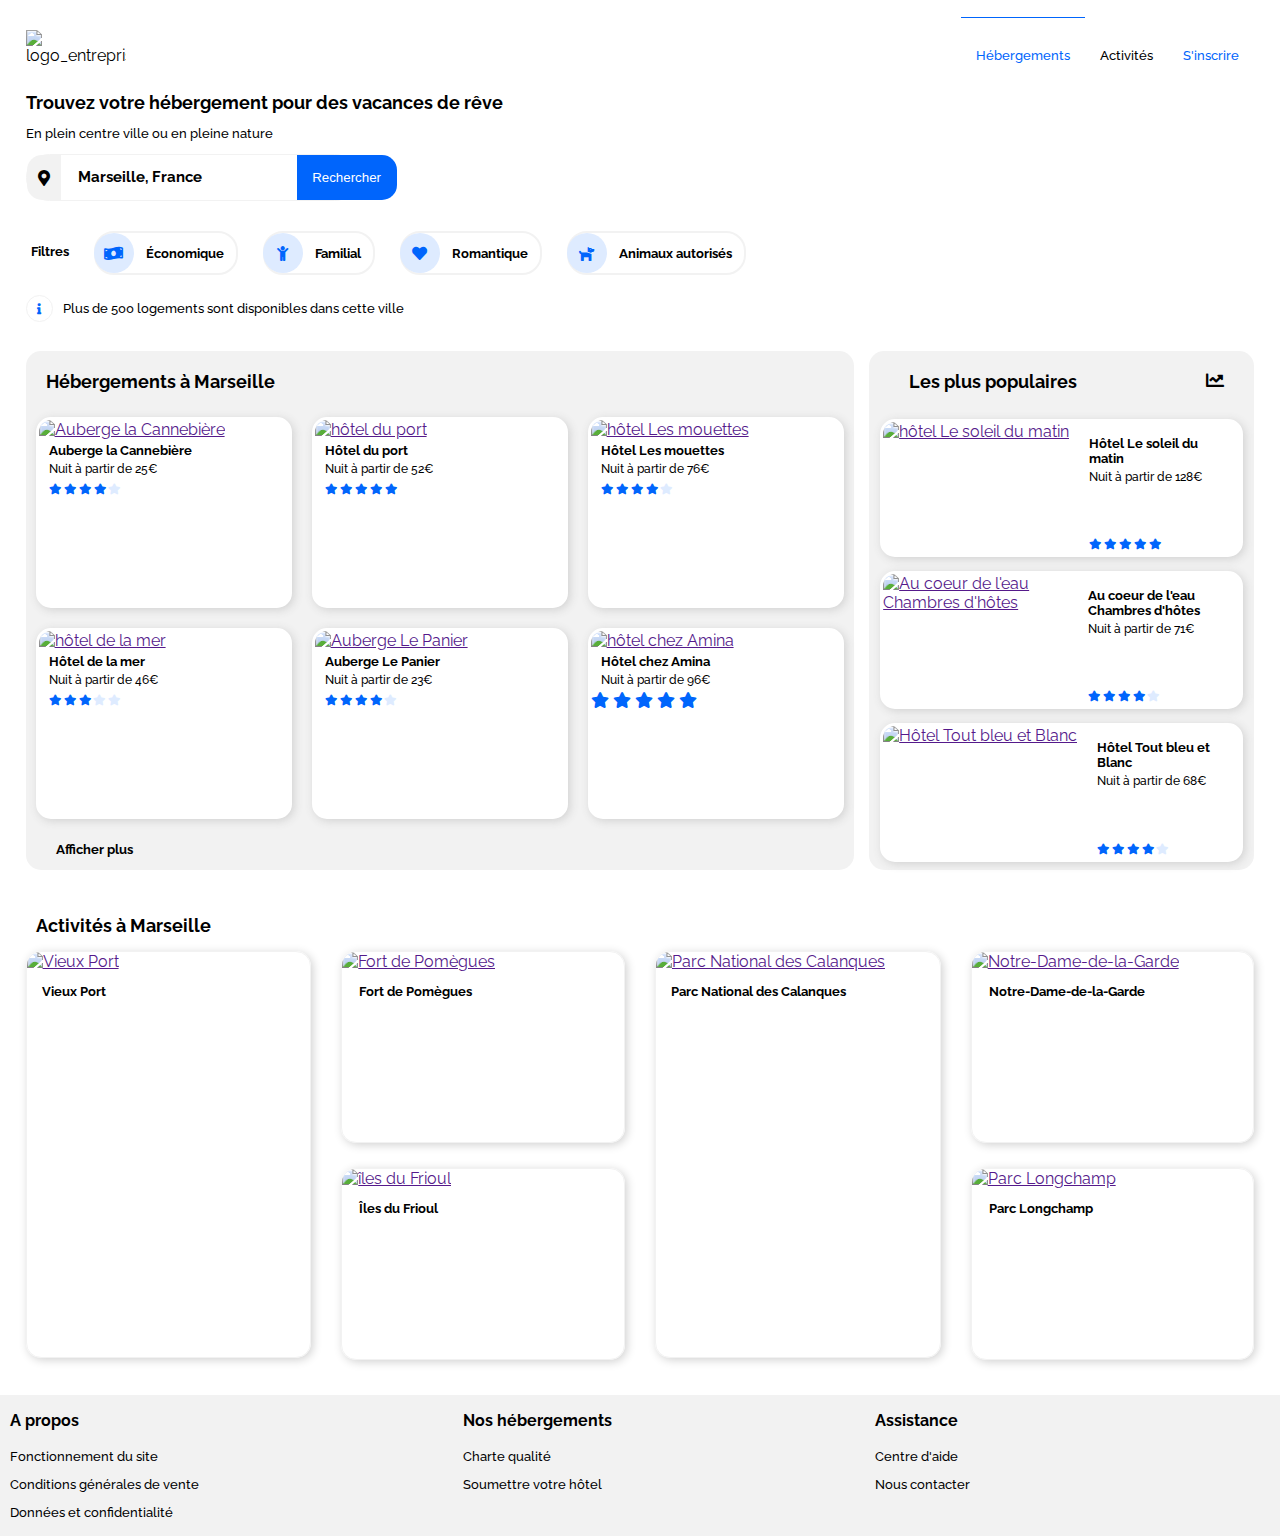
==== commit eabc49b7: "suppression des répétitions" ====
--- a/index.html
+++ b/index.html
@@ -51,34 +51,34 @@
                 <p class="textfilters">Filtres</p>
                 
                 <div id="filters1and2">
-                    <div class="economic_filter1">
+                    <div class="filters economic_filter1">
                         <span class="icons">
                             <i class="fas fa-money-bill-wave"></i>
                         </span>
-                        <p id="title_filter1">Économique</p>
-                    </div>
-
-                    <div class="family_filter2">
+                        <p class="title_filter">Économique</p>
+                    </div>
+
+                    <div class="filters family_filter2">
                         <span class="icons">
                             <i class="fas fa-child"></i>
                         </span>
-                        <p id="title_filter2">Familial</p>
+                        <p class="title_filter">Familial</p>
                     </div>
                 </div>
 
                 <div id="filters3and4">
-                    <div class="romantic_filter3">
+                    <div class="filters romantic_filter3">
                         <span class="icons">
                             <i class="fas fa-heart"></i>
                         </span>
-                        <p id="title_filter3">Romantique</p>
-                    </div>
-
-                    <div class="pets_filter4">
+                        <p class="title_filter">Romantique</p>
+                    </div>
+
+                    <div class="filters pets_filter4">
                         <span class="icons">
                             <i class="fas fa-dog"></i>
                         </span>
-                        <p id="title_filter4">Animaux autorisés</p>
+                        <p class="title_filter">Animaux autorisés</p>
                     </div>
                 </div>
             </div>
@@ -95,13 +95,13 @@
             <div class="firstsection">
                 <div id="housing_block">
                     <h2 id = "housing_title">Hébergements à Marseille</h2>
-                    <div id="housingpart1">
-
-                        <div class="Hosting_map1">
+                    <div class="housing_card">
+
+                        <div class="Hosting_map">
                             <a href=""><img src="Pictures/marcus-loke-WQJvWU_HZFo-unsplash.jpg" class="photoshébergement" alt="Auberge la Cannebière"/></a>
                             <p class="name">Auberge la Cannebière</p>
                             <p class="price">Nuit à partir de 25€</p>
-                            <div class="stars1">
+                            <div class="housing_stars">
                                 <div class="blue_stars">
                                     <i class="fas fa-star"></i>
                                     <i class="fas fa-star"></i>
@@ -114,26 +114,26 @@
                             </div>
                         </div>
 
-                        <div class="Hosting_map2">
+                        <div class="Hosting_map">
                             <a href=""><img src="Pictures/fred-kleber-gTbaxaVLvsg-unsplash.jpg" class="photoshébergement" alt="hôtel du port"/></a>
                             <p class="name">Hôtel du port</p>
                             <p class="price">Nuit à partir de 52€</p>
-                            <div class="stars1">
-                                <div class="blue_stars">
-                                    <i class="fas fa-star"></i>
-                                    <i class="fas fa-star"></i>
-                                    <i class="fas fa-star"></i>
-                                    <i class="fas fa-star"></i>
-                                    <i class="fas fa-star"></i>
-                                </div>
-                            </div>
-                        </div>
-
-                        <div class="Hosting_map3">
+                            <div class="housing_stars">
+                                <div class="blue_stars">
+                                    <i class="fas fa-star"></i>
+                                    <i class="fas fa-star"></i>
+                                    <i class="fas fa-star"></i>
+                                    <i class="fas fa-star"></i>
+                                    <i class="fas fa-star"></i>
+                                </div>
+                            </div>
+                        </div>
+
+                        <div class="Hosting_map">
                             <a href=""><img src="Pictures/reisetopia-B8WIgxA_PFU-unsplash.jpg" class="photoshébergement" alt="hôtel Les mouettes"/></a>
                             <p class="name">Hôtel Les mouettes</p>
                             <p class="price">Nuit à partir de 76€</p>
-                            <div class="stars1">
+                            <div class="housing_stars">
                                 <div class="blue_stars">
                                     <i class="fas fa-star"></i>
                                     <i class="fas fa-star"></i>
@@ -147,14 +147,14 @@
                         </div>
                     </div>
 
-                        <div id="housingpart2">
-
-                            <div class="Hosting_map4">
+                        <div class="housing_card">
+
+                            <div class="Hosting_map">
                                 <a href=""><img src="Pictures/annie-spratt-Eg1qcIitAuA-unsplash.jpg" class="photoshébergement" alt="hôtel de la mer"/></a>
                                 <div>
                                     <p class="name">Hôtel de la mer</p>
                                     <p class="price">Nuit à partir de 46€</p>
-                                    <div class="stars1">
+                                    <div class="housing_stars">
                                         <div class="blue_stars">
                                             <i class="fas fa-star"></i>
                                             <i class="fas fa-star"></i>
@@ -168,12 +168,12 @@
                                 </div>
                             </div>
 
-                            <div class="Hosting_map5">
+                            <div class="Hosting_map">
                                 <a href=""><img src="Pictures/nicate-lee-kT-ZyaiwBe0-unsplash.jpg" class="photoshébergement" alt="Auberge Le Panier"/></a>
                                 <div>
                                     <p class="name">Auberge Le Panier</p>
                                     <p class="price">Nuit à partir de 23€</p>
-                                    <div class="stars1">
+                                    <div class="housing_stars">
                                         <div class="blue_stars">
                                             <i class="fas fa-star"></i>
                                             <i class="fas fa-star"></i>
@@ -187,7 +187,7 @@
                                 </div>
                             </div>
 
-                            <div class="Hosting_map6">
+                            <div class="Hosting_map">
                                 <a href=""><img src="Pictures/febrian-zakaria-M6S1WvfW68A-unsplash.jpg" class="photoshébergement" alt="hôtel chez Amina"/></a>
                                 <div>
                                     <p class="name">Hôtel chez Amina</p>
@@ -213,7 +213,7 @@
                     <i class="fas fa-chart-line" id="popular_icone"></i>
                 </div>
                 <div id="most_popular">
-                    <div class="hotels1">
+                    <div class="popular_hotel">
                         <a href=""><img src="Pictures/emile-guillemot-Bj_rcSC5XfE-unsplash.jpg" class="photospopulaires" alt="hôtel Le soleil du matin"/></a>
                         <div class="textehotel">
                             <div id="hotel_text">
@@ -231,7 +231,7 @@
                             </div>
                         </div>
                     </div>
-                    <div class="hotels2">
+                    <div class="popular_hotel">
                         <a href=""><img src="Pictures/aw-creative-VGs8z60yT2c-unsplash.jpg" class="photospopulaires" alt="Au coeur de l'eau Chambres d'hôtes"/></a>
                         <div class="textehotel">
                             <div id="hotel_text">
@@ -252,7 +252,7 @@
                         </div>
                     </div>
 
-                    <div class="hotels3">
+                    <div class="popular_hotel">
                         <a href=""><img src="Pictures/febrian-zakaria-sjvU0THccQA-unsplash.jpg" class="photospopulaires" alt="Hôtel Tout bleu et Blanc"/></a>
                         <div class="textehotel">
                             <div id="hotel_text">
@@ -280,23 +280,23 @@
         <section>
             <div id="activities_section">
                 <h2 id = "activities_title">Activités à Marseille</h2>
-                    <div class="loisir1">
+                    <div class="activities_block_cards">
                         <div id="activities_bloc1">
-                        <div class="picture">
+                        <div class="large_cards">
                             <a href=""><img src="Pictures/reno-laithienne-QUgJhdY5Fyk-unsplash.jpg" class="big_activities_pictures" alt="Vieux Port"/></a>
                             <div>
                                 <p class="activities_name1">Vieux Port</p>
                             </div>
                         </div>
-                        <div class="part1">
-                            <div class="hobbies1">
+                        <div class="small_cards_block">
+                            <div class="small_card_activitie1">
                                 <a href=""><img src="Pictures/paul-hermann-QFTrLdQIRhI-unsplash.jpg" class="small_activities_pictures" alt="Fort de Pomègues"/></a>
                                 <div>
                                     <p class="activities_name2">Fort de Pomègues</p>
                                 </div>
                             </div>
             
-                            <div class="hobbies2">
+                            <div class="small_card_activitie2">
                                 <a href=""><img src="Pictures/kevin-hikari-rV_Qd1l-VXg-unsplash.jpg" class="small_activities_pictures" alt="îles du Frioul"/></a>
                                 <div>
                                     <p class="activities_name2">Îles du Frioul</p>
@@ -306,20 +306,20 @@
                         </div>
 
                         <div id="activities_bloc2">
-                        <div class="picture">
+                        <div class="large_cards">
                             <a href=""><img src="Pictures/kilyan-sockalingum-NR8-cBCN3aI-unsplash.jpg" class="big_activities_pictures" alt="Parc National des Calanques"/></a>
                             <div>
                                 <p class="activities_name1">Parc National des Calanques</p>
                             </div>
                         </div>
-                        <div class ="part1">
-                            <div class="hobbies3">
+                        <div class ="small_cards_block">
+                            <div class="small_card_activitie3">
                                 <a href=""><img src="Pictures/florian-wehde-xW9e8gdotxI-unsplash.jpg" class="small_activities_pictures" alt="Notre-Dame-de-la-Garde"/></a>
                                 <div>
                                     <p class="activities_name2">Notre-Dame-de-la-Garde</p>
                                 </div>
                             </div>
-                            <div class="hobbies4">
+                            <div class="small_card_activitie4">
                                 <a href=""><img src="Pictures/lena-paulin-wH2-EJoDcV0-unsplash.jpg" class="small_activities_pictures" alt="Parc Longchamp"/></a>
                                 <div>
                                     <p class="activities_name2">Parc Longchamp</p>
@@ -332,7 +332,7 @@
             </section>
  
             <footer>
-                <div id="findepage">
+                <div id="footer_block">
                     <div id="footer_text_1">
                         <h3>A propos</h3>
                         <p id="text_1">Fonctionnement du site</p>
--- a/styles.css
+++ b/styles.css
@@ -1,94 +1,78 @@
-body
-{
+body{
     font-family: 'Raleway', sans-serif;
     width: 100%;
     position: relative;
     margin:0px;
 }
-p
-{
+p{
     font-size: 13px;
     font-weight: 500;
 }
-h1
-{
+h1{
     font-size: 18px;
     font-weight: bold;
 }
-h2
-{
+h2{
     font-size: 18px;
     margin-left: 10px;
     font-weight: bold;
 }
-h3
-{
+h3{
     font-size: 16px;
     font-weight: bold;
 }
-#main_wrapper
-{
+#main_wrapper{
     width: 100%;
     margin: 0 auto;
     height: 100%;
 }
-header
-{
+header{
     width:96%;
     margin: 10px auto;
 }
-.header_logo_navigation
-{
+.header_logo_navigation{
     display: flex;
     justify-content: space-between;
     margin: 0 auto;
     padding-top: 20px;
 }
-img#logo
-{
+img#logo{
     width:100px;
     height: 50px;
 }
 /* Menu de navigation */
-nav
-{
+nav{
     display : flex;
     justify-content: space-between;
 }
-#navigation
-{
+#navigation{
     display: flex;
     width: 68%;
     justify-content: space-between;
 }
 /* navigation */
-.housing_navigation
-{
+.housing_navigation{
     color : #0065FC;
     border-top: 1.5px solid #0065FC;
     padding: 30px 15px 0 15px;
     margin-top: -13px;
 }
-#ancre
-{
+#ancre{
     text-decoration: none;
     color: #0065FC;
 }
 /* navigation */
-.activities_navigation
-{
+.activities_navigation{
     display: flex;
     align-items: center;
     padding: 0 15px;
 }
-#ancre2
-{
+#ancre2{
     text-decoration: none;
     color: black;
 }
 /* navigation */
-.inscription_navigation
-{
+.inscription_navigation{
     font-weight: bold;
     color : #0065FC;
     display: flex;
@@ -97,16 +81,14 @@
 }
 
 /*div de la section de recherche*/
-#contener_search
-{
+#contener_search{
     display: flex;
     border-radius: 28px;
     border: 1px #F2F2F2 solid;
     width: 330px;
 }
 /*icône de recherche*/
-#contener_search_icon
-{
+#contener_search_icon{
     background-color: #F2F2F2;
     width: 45px;
     height: 45px;
@@ -117,15 +99,13 @@
     justify-content: center;   
 }
 /*Champs de recherche*/
-#search_field_input
-{
+#search_field_input{
     height: 96%;
     border: none;
     margin-left: 15px;
    
 }
-input::placeholder
-{
+input::placeholder{
     font-weight: bold;
     color: black;
     opacity: 1;
@@ -133,13 +113,11 @@
     font-size: 15px;
 }
 /*enlève la bordure lors du clic sur le bouton de recherche*/
-input:focus
-{
+input:focus{
     outline:none;
 }
 /* Bouton de recherche*/
-#button_desktop_version
-{  
+#button_desktop_version{  
     background-color: #0065FC;
     height: 45px;
     width: 100px;
@@ -150,123 +128,59 @@
     position: relative;
     left: 40px;
 }
-#button_mobile_version
-{
+#button_mobile_version{
     display: none;
 }
-#search_icone_mobile_version
-{
+#search_icone_mobile_version{
     text-indent: -9999px;
     position: relative;
     right: 20px;
 }
 
 /* Div contenant les filtres */
-#filter_block
-{
+#filter_block{
     display : flex;
     margin: 30px 0 15px 0;
 }
-.textfilters
-{
+.textfilters{
     font-weight: bold;
     font-size: 13px;
     margin-left: 5px;
 }
-.economic_filter1
-{
-    font-weight: bold;
-    border-radius: 30px;
+.filters{
+    font-weight: bold;
+    border-radius: 20px;
     border: 2px #F2F2F2 solid;
     display: flex;
+    margin-left: 15px;
+}
+.economic_filter1{
     margin-left: 25px;
     margin-right: 10px;
 }
-.filtre1:hover
-{
+.filters:hover{
     color:#0065FC;
 }
-#title_filter1
-{
+.title_filter{
     font-weight: bold;
     font-size: 13px;
     display: flex;
     align-items: center;
     margin : 0 12px;
 }
-.family_filter2
-{
-    font-weight: bold;
-    border-radius: 20px;
-    border: 2px #F2F2F2 solid;
-    display: flex;
-    margin-left: 15px;
+.family_filter2{
     margin-right: 10px;
 }
-.filtre2:hover
-{
-    color:#0065FC;
-}
-#title_filter2
-{
-    display: flex;
-    align-items: center;
-    font-weight: bold;
-    font-size: 13px;
-    margin : 0 12px;
-}
-#filters1and2
-{
-    display: flex;
-}
-#filters3and4
-{
-    display: flex;
-}
-.romantic_filter3
-{
-    font-weight: bold;
-    border-radius: 20px;
-    border: 2px #F2F2F2 solid;
-    display: flex;
-    margin-left: 15px;
+#filters1and2{
+    display: flex;
+}
+#filters3and4{
+    display: flex;
+}
+.romantic_filter3{
     margin-right: 10px;
 }
-.filtre3:hover
-{
-    color:#0065FC;
-}
-#title_filter3
-{
-    display: flex;
-    align-items: center;
-    font-weight: bold;
-    font-size: 13px;
-    margin : 0 12px;
-}
-.pets_filter4
-{
-    font-weight: bold;
-    border-radius: 20px;
-    border: 2px #F2F2F2 solid;
-    display: flex;
-    margin-left: 15px;
-}
-.filtre4:hover
-{
-    color:#0065FC;
-}
-#title_filter4
-{
-    font-weight: bold;
-    font-size: 13px;
-    display: flex;
-    align-items: center;
-    margin : 0 12px;
-    
-}
-.icons
-{
+.icons{
     color:#0065FC;
     background-color: #DEEBFF;
     width: 40px;
@@ -280,15 +194,13 @@
 }
 
 /* Div information */
-#info_block
-{
+#info_block{
     display: flex;
     padding-bottom: 15px;
     padding-top: 5px;
 }
 /* icône information */
-#info_icon
-{
+#info_icon{
     color:#0065FC;
     width: 25px;
     height: 25px;
@@ -297,32 +209,26 @@
     display: flex;
     align-items: center;
     justify-content: center;   
-    font-size: 11px;
-    
+    font-size: 11px; 
 }
 /* paragraphe info */
-#info_paragraph
-{
+#info_paragraph{
     margin: 6px 0 10px 10px;
 }
 
-
 /* Hébergements à Marseille + Les plus populaires */
-section
-{
+section{
     width: 96%;
     margin: 0 auto;
 }
-.firstsection
-{
+.firstsection{
     display: flex;
     width: 100%;
     position: relative;
 }
 
 /* div contenant les hébergements à Marseille + texte */
-#housing_block
-{
+#housing_block{
     background-color: #F2F2F2;
     border-radius: 15px;
     height: 95%;
@@ -330,26 +236,16 @@
     margin-right: 15px;
 }
 /* h2 Hébergement à Marseille */
-#housing_title
-{
+#housing_title{
     margin-left: 20px;
     padding-top: 5px;
 }
-/* Première partie des hébergements à Marseille */
-#housingpart1
-{
+.housing_card{
     display: flex;
     justify-content: space-around;
 }
-/* Deuxième partie des hébergements à Marseille */
-#housingpart2
-{
-    display: flex;
-    justify-content: space-around;
-}
 /* Cartes d'hébergements à Marseille */
-.Hosting_map1
-{
+.Hosting_map{
     background-color: white;
     border: 3px white solid;
     border-radius: 15px;
@@ -359,138 +255,66 @@
     overflow: hidden;
     margin: 10px; 
 }
-.Hosting_map2
-{
-    background-color: white;
-    border: 3px white solid;
-    border-radius: 15px;
-    box-shadow: 2px 2px 10px rgb(209, 209, 209);  
-    width: 250px;
-    height: 185px;
-    overflow: hidden;
-    margin: 10px; 
-}
-.Hosting_map3
-{
-    background-color: white;
-    border: 3px white solid;
-    border-radius: 15px;
-    box-shadow: 2px 2px 10px rgb(209, 209, 209);  
-    width: 250px;
-    height: 185px;
-    overflow: hidden;
-    margin: 10px; 
-}
-.Hosting_map4
-{
-    background-color: white;
-    border: 3px white solid;
-    border-radius: 15px;
-    box-shadow: 2px 2px 10px rgb(209, 209, 209);  
-    width: 250px;
-    height: 185px;
-    overflow: hidden;
-    margin: 10px; 
-}
-.Hosting_map5
-{
-    background-color: white;
-    border: 3px white solid;
-    border-radius: 15px;
-    box-shadow: 2px 2px 10px rgb(209, 209, 209);  
-    width: 250px;
-    height: 185px;
-    overflow: hidden;
-    margin: 10px; 
-}
-.Hosting_map6
-{
-    background-color: white;
-    border: 3px white solid;
-    border-radius: 15px;
-    box-shadow: 2px 2px 10px rgb(209, 209, 209);  
-    width: 250px;
-    height: 185px;
-    overflow: hidden;
-    margin: 10px; 
-}
-img.photoshébergement
-{
+img.photoshébergement{
     width:100%;
     height:115px;
 }
 /* Noms des hôtels */
-.name
-{
+.name{
     font-weight: bold;
     margin: 4px 2px 0 10px;
 }
-.price
-{
+.price{
     font-size: 12px;
     margin: 4px 0 4px 10px;
 }
 /* div contenant les étoiles des hébergements à Marseille */
-.stars1
-{
+.housing_stars{
     display: flex;
     margin-left: 10px;
     font-size: 11px;
     padding-top: 3px;
 }
-.blue_stars
-{
+.blue_stars{
     color:#0065FC;  
 }
-.grey_stars
-{
+.grey_stars{
     color :#DEEBFF;
     padding-left: 2px;
 }
 
 /* texte afficher plus */
-.housing_end_paragraph
-{
+.housing_end_paragraph{
     font-weight: bold;
     margin-left: 30px;
 }
 
 /* div contenant les hébergements les plus populaires + texte */
-#popular_block
-{
+#popular_block{
     background-color: #F2F2F2;
     border-radius: 15px;
-    width: 36%; 
-   
+    width: 36%;  
 }
 /*contener du h2 + icône populaires*/
-#popular_header
-{
+#popular_header{
     display: flex;
     justify-content: space-between;
     margin: 5px 30px;
 }
-/* h2 "les plus populaires" */
-
-#popular_icone
-{
+#popular_icone{
     margin-top: 15px;
     font-size: 18px;
 }
-#most_popular
-{
+#most_popular{
     width: 94%;
     height: 88%;
     display: flex;
     flex-direction: column;
     justify-content: space-around;
     margin: 0 auto;
-
 }
 /* Cartes d'hébergements des logements les plus populaires */
-.hotels1
-{
- 
+.popular_hotel{
     background-color: white;
     border-radius: 15px;
     overflow: hidden;
@@ -498,79 +322,47 @@
     border: 3px white solid;
     display: flex;
     height: 29%;
-   
-}
-.hotels2
-{
-    background-color: white;
-    border-radius: 15px;
-    overflow: hidden;
-    box-shadow: 2px 2px 10px rgb(209, 209, 209);  
-    border: 3px white solid;
-    display: flex;
-    height: 29%;
-   
-}
-.hotels3
-{
-
-    background-color: white;
-    border-radius: 15px;
-    overflow: hidden;
-    box-shadow: 2px 2px 10px rgb(209, 209, 209);  
-    border: 3px white solid;
-    display: flex;
-    height: 29%;
-}
-img.photospopulaires
-{
+}
+img.photospopulaires{
     width:145px;
     height:100%;
 }
-.textehotel
-{
+.textehotel{
     display: flex;
     flex-direction: column;
     justify-content: space-between;
     padding: 10px 10px 3px 10px;
 }
-
 /* div contenant les étoiles des logements les plus populaires */
-.stars2
-{
+.stars2{
     display: flex;
     padding-left: 10px;
     font-size: 11px;
 }
 
 /* div Activités */
-#activities_section
-{
+#activities_section{
     width: 100%;
     padding-top: 30px;
 }
 /* div contenant toutes les photos + texte des activités à Marseille */
-.loisir1
-{
+.activities_block_cards{
     display: flex;
     margin: 0 auto;
     width: 100%;  
 }
-#activities_bloc1
-{
+#activities_bloc1{
     display: flex;
     width: 50%;
     margin-right: 15px;
 }
-#activities_bloc2
-{
+#activities_bloc2{
     display: flex;
     width: 50%;
     margin-left: 15px;
 }
 /* div contenant les photos grand format + le texte des activités à Marseille */
-.picture
-{
+.large_cards{
     border: 1px #F2F2F2 solid;
     border-radius: 15px;
     overflow: hidden;
@@ -578,118 +370,96 @@
     height: 405px;
     width: 48%;
 }
-img.big_activities_pictures
-{
+img.big_activities_pictures{
     width: 100%; 
     height: 350px;
 }
-img.small_activities_pictures
-{
+img.small_activities_pictures{
     width: 100%; 
     height: 135px;
 }
 /* noms des activités des grandes photos */
-.activities_name1
-{
+.activities_name1{
     font-weight: bold;
     margin-left: 15px;
     display: flex;
     align-items: center;
 }
 /* noms des activités des petites photos */
-.activities_name2
-{
+.activities_name2{
     font-weight: bold;
     margin-left: 17px;
     display: flex;
     align-items: center;
 }
 /* bloc des photos petit format (2 par 2) + texte des activités à Marseille */
-.part1
-{
+.small_cards_block{
     margin-left: 30px;
     width: 48%;
 }
 /* div contenant les photos petit format + le texte des activités à Marseille */
-.hobbies1
-{
+.small_card_activitie1{
     border: 1px #F2F2F2 solid;
     border-radius: 15px;
     overflow: hidden;
     box-shadow: 2px 2px 10px rgb(209, 209, 209);  
     height: 190px;
-    margin-bottom: 25px;  
-   
-}
-.hobbies2
-{
+    margin-bottom: 25px;    
+}
+.small_card_activitie2{
     border: 1px #F2F2F2 solid;
     border-radius: 15px;
     overflow: hidden;
     box-shadow: 2px 2px 10px rgb(209, 209, 209);  
     height: 190px;
-    margin-bottom: 25px;  
-    
-}
-.hobbies3
-{
+    margin-bottom: 25px;    
+}
+.small_card_activitie3{
     border: 1px #F2F2F2 solid;
     border-radius: 15px;
     overflow: hidden;
     box-shadow: 2px 2px 10px rgb(209, 209, 209);  
     height: 190px;
-    margin-bottom: 25px;  
-   
-}
-.hobbies4
-{
+    margin-bottom: 25px;    
+}
+.small_card_activitie4{
     border: 1px #F2F2F2 solid;
     border-radius: 15px;
     overflow: hidden;
     box-shadow: 2px 2px 10px rgb(209, 209, 209);  
     height: 190px;
-    margin-bottom: 25px;  
-   
-}
-
-footer
-{
+    margin-bottom: 25px;   
+}
+
+footer{
     background-color: #F2F2F2;
     width: 100%;
 }
-#findepage
-{
+#footer_block{
     display: flex;
     width: 75%;
     justify-content: space-between;
     margin: 10px 20px 0 10px;
 }
-#footer_text_1
-{
+#footer_text_1{
     height: 70%;
     line-height: 20px;
 }
-#text_2
-{
+#text_2{
     margin-top: -5px;
 }
-#text_3
-{
+#text_3{
     margin-top: -5px;
 }
-#footer_text_2
-{
+#footer_text_2{
     line-height: 20px;
 }
-#text_5
-{
+#text_5{
     margin-top: -5px;
 }
-#footer_text_3
-{
+#footer_text_3{
     line-height: 20px;
 }
-#text_7
-{
+#text_7{
     margin-top: -5px;
 }
--- a/small_resolution.css
+++ b/small_resolution.css
@@ -150,7 +150,7 @@
     border-radius: 30px;
     margin: 0 0;
 }
-#title_filter1
+.title_filter
 {
     font-size: 4.5vw;
 }
@@ -158,10 +158,6 @@
 {
     border-radius: 30px;
     width: 35vw;
-}
-#title_filter2
-{
-    font-size: 4.5vw;
 }
 #filters1and2
 {
@@ -178,19 +174,11 @@
     width: 43vw;
     margin: 20px 0 0 0;
 }
-#title_filter3
-{
-    font-size: 4.5vw;
-}
 .pets_filter4
 {
     border-radius: 30px;
     width: 57vw;
     margin: 20px 0;
-}
-#title_filter4
-{
-    font-size: 4.5vw;
 }
 .icons
 {
@@ -247,27 +235,11 @@
     font-size: 20px;
 }
 /* Cartes d'hébergements des logements les plus populaires */
-.hotels1
-{
+.popular_hotel{
     height: 150px;
     border: 4px white solid; 
     width: 87%;
     margin: 5px auto;
-
-}
-.hotels2
-{
-    height: 150px;
-    border: 4px white solid;
-    width: 87%;
-    margin: 5px auto;
-}
-.hotels3
-{
-    height: 150px;
-    border: 4px white solid;
-    width: 87%;
-    margin: 5px auto 25px auto;
 }
 /* div contenant les étoiles des logements les plus populaires */
 .stars2
@@ -295,24 +267,15 @@
 {
     margin-top: 30px;
 }
-/* Première partie des hébergements à Marseille */
-#housingpart1
-{
+
+.housing_card{
     flex-direction: column;
     width: 98%;
     justify-content: center;
     margin: 0 auto;
 }
-/* Deuxième partie des hébergements à Marseille */
-#housingpart2
-{
-    flex-direction: column;
-    width: 98%;
-    justify-content: center;
-    margin: 0 auto;
-}
 /* Cartes d'hébergements à Marseille */
-.Hosting_map1
+.Hosting_map
 {
     border: 4px white solid;
     border-radius: 15px;
@@ -320,50 +283,8 @@
     height: 220px;
     margin: 10px auto; 
 }
-   
-.Hosting_map2
-{
-    border: 4px white solid;
-    border-radius: 15px; 
-    width: 94%;
-    height: 220px;
-    margin: 10px auto; 
-}
-.Hosting_map3
-{
-    border: 4px white solid;
-    border-radius: 15px;
-    width: 94%;
-    height: 220px;
-    margin: 10px auto; 
-}
-.Hosting_map4
-{
-    border: 4px white solid;
-    border-radius: 15px;
-    width: 94%;
-    height: 220px;
-    margin: 10px auto; 
-}
-.Hosting_map5
-{
-    border: 4px white solid;
-    border-radius: 15px;
-    width: 94%;
-    height: 220px;
-    margin: 10px auto; 
-}
-.Hosting_map6
-{
-    border: 4px white solid;
-    border-radius: 15px;
-    width: 94%;
-    height: 220px;
-    margin: 10px auto;  
-}
-
-img.photoshébergement
-{
+
+img.photoshébergement{
     width:100%;
     height:140px;
 }
@@ -373,115 +294,94 @@
     font-size: 16px;
     margin: 6px 0 2px 10px;
 }
-.price
-{
+.price{
     font-size: 15px;
 }
 /* div contenant les étoiles des hébergements à Marseille */
-.stars1
-{
+.housing_stars{
     font-size: 13px;
 }
 /* texte afficher plus */
-.housing_end_paragraph
-{
+.housing_end_paragraph{
     font-size: 20px;
 }
 
 /* h2 Activités à Marseille */
-#activities_title
-{
+#activities_title{
     margin-left: 20px;
 }
 /* div contenant toutes les photos + texte des activités à Marseille */
-.loisir1
-{
-    flex-direction: column;
-}
-#activities_bloc1
-{
+.activities_block_cards{
+    flex-direction: column;
+}
+#activities_bloc1{
     width: 100%;
     flex-direction: column;
     margin: 0 auto;
 }
-#activities_bloc2
-{
+#activities_bloc2{
     width: 100%;
     flex-direction: column;
     margin: 0 auto;
 }
 /* div contenant les photos grand format + le texte des activités à Marseille */
-.picture
-{
+.large_cards{
     width: 88%;
     height: 210px;
     margin: 0 auto;
 }
-img.big_activities_pictures
-{
+img.big_activities_pictures{
     height: 150px;
 }
-img.small_activities_pictures
-{
+img.small_activities_pictures{
     height: 150px;
 }
 /* noms des activités des grandes photos */
-.activities_name1
-{
+.activities_name1{
     margin: 14px 0 10px 15px;
 }
 /* noms des activités des petites photos */
-.activities_name2
-{
+.activities_name2{
     margin: 14px 0 10px 15px;
 }
 /* bloc des photos petit format (2 par 2) + texte des activités à Marseille */
-.part1
-{
+.small_cards_block{
     margin: 23px auto 0 auto;
     width: 88%;
 }
 /* div contenant les photos petit format + le texte des activités à Marseille */
-.hobbies1
-{ 
+.small_card_activitie1{ 
     width: 100%;
     height: 210px;
     margin: 0 auto 25px auto; 
 }
-.hobbies2
-{
+.small_card_activitie2{
     width: 100%;
     height: 210px;
     margin: 0 auto 25px auto; 
 }
-.hobbies3
-{
+.small_card_activitie3{
     width: 100%;
     height: 210px;
     margin: 0 auto 25px auto; 
 }
-.hobbies4
-{ 
+.small_card_activitie4{ 
     width: 100%;
     height: 210px;
     margin: 0 auto 25px auto;  
 }
 
-footer
-{
+footer{
     height: 500px;
 }
-#findepage
-{
+#footer_block{
     flex-direction: column;
     width: 100%;
     margin-top: 10px;
     position: relative;
 }
-h3
-{
+h3{
     font-size: 20px;
-
 }
 #footer_text_1
 {
--- a/tablette_resolution.css
+++ b/tablette_resolution.css
@@ -1,167 +1,121 @@
-.firstsection
-{
+#filter_block{
+    flex-direction: column;
+    margin: 15px 0;
+}
+.economic_filter1{
+    margin: 20px 10px 0 0;
+}
+.family_filter2{
+    margin-top: 20px;
+}
+.romantic_filter3{
+    margin: 20px 10px 0 0;
+}
+.pets_filter4{
+    margin-top: 20px;
+}
+
+.firstsection{
     flex-direction: column;
     margin: 0 auto;
     height: 870px;
 }
-#filter_block
-{
-    flex-direction: column;
-    margin: 15px 0;
-}
-.economic_filter1
-{
-    margin: 20px 10px 0 0;
-}
-.family_filter2
-{
-    margin-top: 20px;
-}
-.romantic_filter3
-{
-    margin: 20px 10px 0 0;
-}
-.pets_filter4
-{
-    margin-top: 20px;
-}
-#housing_block
-{
+#housing_block{
     width: 100%;
     margin: 0 auto;
 }
-#housingpart1
-{
+.housing_card{
     width: 100%;
     justify-content: space-around;
 }
-#housingpart2
-{
-    width: 100%;
-    justify-content: space-around;
-}
-.housing_end_paragraph
-{
+.housing_end_paragraph{
     font-size: 14px;
 }   
-#most_popular
-{
+
+#most_popular{
     width: 100%;
     display: flex;
     flex-direction: row;
     justify-content: space-around;
 }
-#popular_block
-{
+#popular_block{
     height: 700px;
     width: 100%;
     margin: 20px auto;
 }
-.textehotel
-{
+.textehotel{
     padding: 0px 10px 2px 15px;
     height: 100%;
 }
-.hotels1 .name br
-{
+.hotels1 .name br{
     display: none;
 }
-.hotels3 .name br
-{
+.hotels3 .name br{
     display: none;
 }
-.stars2
-{
+.stars2{
     padding-top: 3px;
 }
+.popular_hotel{
+    width: 30%;
+    height: 75%;
+    position: static;
+    flex-direction: column;
+}
 
-    #activities_section
-    {
-        top: 1220px;
-    }
-    .hotels1
-    {
-        width: 30%;
-        height: 75%;
-        position: static;
-        flex-direction: column;
-    }
-    .hotels2
-    {
-        width: 30%;
-        height: 75%;
-        position: static;
-        flex-direction: column;
-    }
-    .hotels3
-    {
-        width: 30%;
-        height: 75%;
-        position: static;
-        flex-direction: column;
-    }
-img.photospopulaires
-{
+img.photospopulaires{
     width:100%;
     height:120px;
 }
-.textehotel
-{
+.textehotel{
     margin-left: -15px;
 }
-.part1
-{
+
+#activities_section{
+    top: 1220px;
+}
+.small_cards_block{
     display: flex;
     width: 68%;
 }
-.loisir1
-{
+.activities_block_cards{
     flex-direction: column;
 }
-    .picture
-    {
-        width: 32%;
-        height: 175px;
-    }
-    .hobbies1
-    {
-        width: 50%;
-        height: 175px;
-    }
-    .hobbies2
-    {
-        width: 50%;
-        height: 175px;
-        margin-left: 30px;
-    }
-    .hobbies3
-    {
-        width: 50%;
-        height: 175px;
-    }
-    .hobbies4
-    {
-        width: 50%;
-        height: 175px;
-        margin-left: 30px;
-    }
-    #activities_bloc1
-    {
-        width: 100%;
-        margin: 10px auto;
-        justify-content: space-between;
-    }
-    #activities_bloc2
-    {
-        width: 100%;
-        margin: 10px auto;
-        justify-content: space-between;
-    }
-    img.small_activities_pictures
-    {
-        height: 130px;
-    }
-    img.big_activities_pictures
-    {
-        height: 130px;
-    }
+.large_cards{
+    width: 32%;
+    height: 175px;
+}
+.small_card_activitie1{
+    width: 50%;
+    height: 175px;
+}
+.small_card_activitie2{
+    width: 50%;
+    height: 175px;
+    margin-left: 30px;
+}
+.small_card_activitie3{
+    width: 50%;
+    height: 175px;
+}
+.small_card_activitie4{
+    width: 50%;
+    height: 175px;
+    margin-left: 30px;
+}
+#activities_bloc1{
+    width: 100%;
+    margin: 10px auto;
+    justify-content: space-between;
+}
+#activities_bloc2{
+    width: 100%;
+    margin: 10px auto;
+    justify-content: space-between;
+}
+img.small_activities_pictures{
+    height: 130px;
+}
+img.big_activities_pictures{
+    height: 130px;
+}
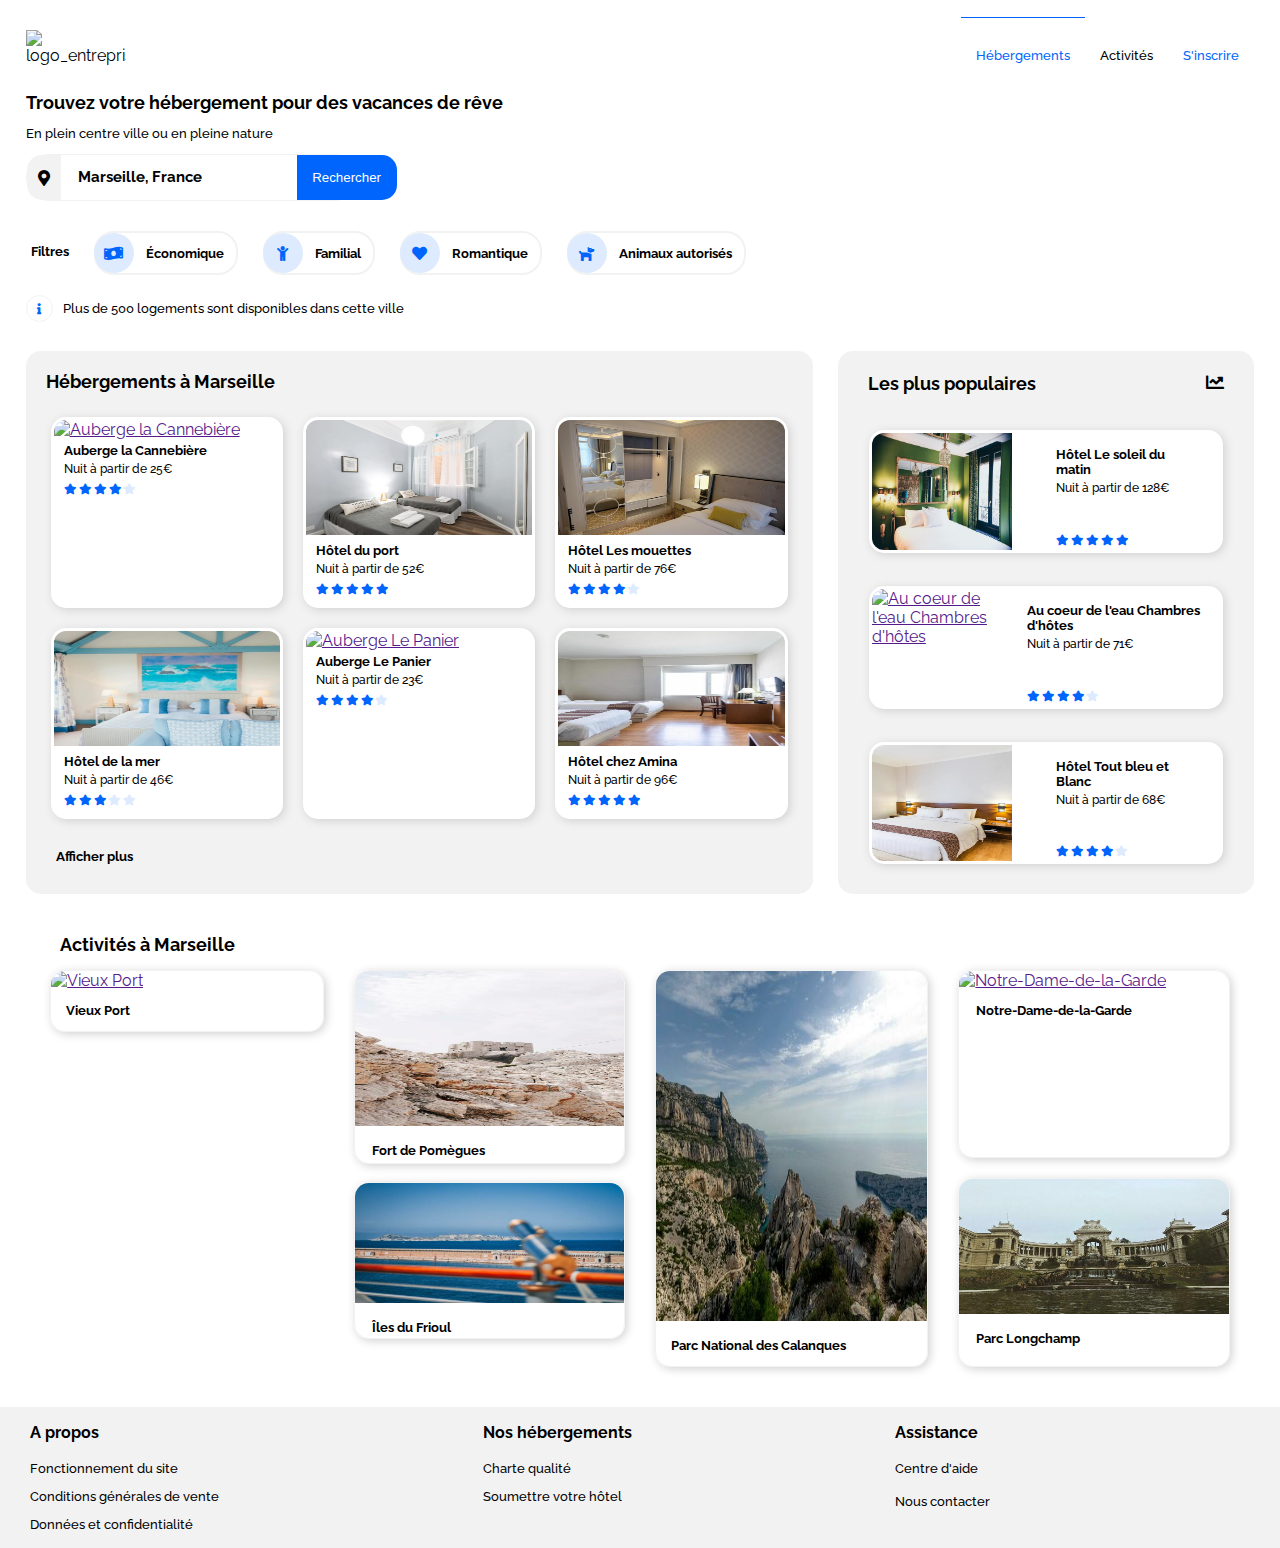
==== commit e0e38917: "Ajustement des marges et des espaces" ====
--- a/index.html
+++ b/index.html
@@ -192,7 +192,7 @@
                                 <div>
                                     <p class="name">Hôtel chez Amina</p>
                                     <p class="price">Nuit à partir de 96€</p>
-                                    <div class="stars1">
+                                    <div class="housing_stars">
                                         <div class="blue_stars">
                                             <i class="fas fa-star"></i>
                                             <i class="fas fa-star"></i>
@@ -281,7 +281,7 @@
             <div id="activities_section">
                 <h2 id = "activities_title">Activités à Marseille</h2>
                     <div class="activities_block_cards">
-                        <div id="activities_bloc1">
+                        <div class="activities_block">
                         <div class="large_cards">
                             <a href=""><img src="Pictures/reno-laithienne-QUgJhdY5Fyk-unsplash.jpg" class="big_activities_pictures" alt="Vieux Port"/></a>
                             <div>
@@ -289,15 +289,15 @@
                             </div>
                         </div>
                         <div class="small_cards_block">
-                            <div class="small_card_activitie1">
-                                <a href=""><img src="Pictures/paul-hermann-QFTrLdQIRhI-unsplash.jpg" class="small_activities_pictures" alt="Fort de Pomègues"/></a>
+                            <div class="small_cards small_card_activitie1">
+                                <a href=""><img src="Pictures/paul-hermann-QFTrLdQIRhI-unsplash.jpg" class="small_activities_pictures Fort_de_Pomegue" alt="Fort de Pomègues"/></a>
                                 <div>
                                     <p class="activities_name2">Fort de Pomègues</p>
                                 </div>
                             </div>
             
-                            <div class="small_card_activitie2">
-                                <a href=""><img src="Pictures/kevin-hikari-rV_Qd1l-VXg-unsplash.jpg" class="small_activities_pictures" alt="îles du Frioul"/></a>
+                            <div class="small_cards small_card_activitie2">
+                                <a href=""><img src="Pictures/kevin-hikari-rV_Qd1l-VXg-unsplash.jpg" class="small_activities_pictures Iles_du_Frioul" alt="îles du Frioul"/></a>
                                 <div>
                                     <p class="activities_name2">Îles du Frioul</p>
                                 </div>
@@ -305,7 +305,7 @@
                         </div>
                         </div>
 
-                        <div id="activities_bloc2">
+                        <div class="activities_block activities_block2">
                         <div class="large_cards">
                             <a href=""><img src="Pictures/kilyan-sockalingum-NR8-cBCN3aI-unsplash.jpg" class="big_activities_pictures" alt="Parc National des Calanques"/></a>
                             <div>
@@ -313,13 +313,13 @@
                             </div>
                         </div>
                         <div class ="small_cards_block">
-                            <div class="small_card_activitie3">
+                            <div class="small_cards small_card_activitie3">
                                 <a href=""><img src="Pictures/florian-wehde-xW9e8gdotxI-unsplash.jpg" class="small_activities_pictures" alt="Notre-Dame-de-la-Garde"/></a>
                                 <div>
                                     <p class="activities_name2">Notre-Dame-de-la-Garde</p>
                                 </div>
                             </div>
-                            <div class="small_card_activitie4">
+                            <div class="small_cards small_card_activitie4">
                                 <a href=""><img src="Pictures/lena-paulin-wH2-EJoDcV0-unsplash.jpg" class="small_activities_pictures" alt="Parc Longchamp"/></a>
                                 <div>
                                     <p class="activities_name2">Parc Longchamp</p>
@@ -333,18 +333,18 @@
  
             <footer>
                 <div id="footer_block">
-                    <div id="footer_text_1">
+                    <div class="footer_text footer_text_1">
                         <h3>A propos</h3>
                         <p id="text_1">Fonctionnement du site</p>
                         <p id="text_2">Conditions générales de vente</p>
                         <p id="text_3">Données et confidentialité</p>
                     </div>
-                    <div id="footer_text_2">
+                    <div class="footer_text footer_text_2">
                         <h3>Nos hébergements</h3>
                         <p>Charte qualité</p>
                         <p id="text_5">Soumettre votre hôtel</p>
                     </div>
-                    <div id="footer_text_3">
+                    <div class="footer_text footer_text_3">
                         <h3>Assistance</h3>
                         <p>Centre d'aide</p>
                         <p id="text_7">Nous contacter</p>
--- a/styles.css
+++ b/styles.css
@@ -99,8 +99,10 @@
     justify-content: center;   
 }
 /*Champs de recherche*/
+#search_field{
+    display: flex;
+}
 #search_field_input{
-    height: 96%;
     border: none;
     margin-left: 15px;
    
@@ -231,9 +233,8 @@
 #housing_block{
     background-color: #F2F2F2;
     border-radius: 15px;
-    height: 95%;
     width: 68%;
-    margin-right: 15px;
+    margin-right: 25px;
 }
 /* h2 Hébergement à Marseille */
 #housing_title{
@@ -243,6 +244,7 @@
 .housing_card{
     display: flex;
     justify-content: space-around;
+    margin: 0 15px;
 }
 /* Cartes d'hébergements à Marseille */
 .Hosting_map{
@@ -250,7 +252,7 @@
     border: 3px white solid;
     border-radius: 15px;
     box-shadow: 2px 2px 10px rgb(209, 209, 209);  
-    width: 250px;
+    width: 30%;
     height: 185px;
     overflow: hidden;
     margin: 10px; 
@@ -286,7 +288,7 @@
 /* texte afficher plus */
 .housing_end_paragraph{
     font-weight: bold;
-    margin-left: 30px;
+    margin: 20px 0 30px 30px;
 }
 
 /* div contenant les hébergements les plus populaires + texte */
@@ -299,15 +301,15 @@
 #popular_header{
     display: flex;
     justify-content: space-between;
-    margin: 5px 30px;
+    margin: 7px 30px 5px 20px;
 }
 #popular_icone{
     margin-top: 15px;
     font-size: 18px;
 }
 #most_popular{
-    width: 94%;
-    height: 88%;
+    width: 85%;
+    height: 86%;
     display: flex;
     flex-direction: column;
     justify-content: space-around;
@@ -321,10 +323,14 @@
     box-shadow: 2px 2px 10px rgb(209, 209, 209);  
     border: 3px white solid;
     display: flex;
-    height: 29%;
+    height: 25%;
+}
+.popular_hotel a{
+    width: 47%;
+    height: 100%;
 }
 img.photospopulaires{
-    width:145px;
+    width:140px;
     height:100%;
 }
 .textehotel{
@@ -342,8 +348,8 @@
 
 /* div Activités */
 #activities_section{
-    width: 100%;
-    padding-top: 30px;
+    width: 96%;
+    margin: 40px auto;
 }
 /* div contenant toutes les photos + texte des activités à Marseille */
 .activities_block_cards{
@@ -351,15 +357,14 @@
     margin: 0 auto;
     width: 100%;  
 }
-#activities_bloc1{
+.activities_block{
     display: flex;
     width: 50%;
-    margin-right: 15px;
-}
-#activities_bloc2{
-    display: flex;
-    width: 50%;
-    margin-left: 15px;
+    margin-right: 30px;
+    height: 100%;
+}
+.activities_block2{
+    margin-right: 0;
 }
 /* div contenant les photos grand format + le texte des activités à Marseille */
 .large_cards{
@@ -367,68 +372,58 @@
     border-radius: 15px;
     overflow: hidden;
     box-shadow: 2px 2px 10px rgb(209, 209, 209);  
-    height: 405px;
+    height: 100%;
     width: 48%;
-}
-img.big_activities_pictures{
-    width: 100%; 
-    height: 350px;
-}
-img.small_activities_pictures{
-    width: 100%; 
-    height: 135px;
-}
-/* noms des activités des grandes photos */
-.activities_name1{
-    font-weight: bold;
-    margin-left: 15px;
-    display: flex;
-    align-items: center;
-}
-/* noms des activités des petites photos */
-.activities_name2{
-    font-weight: bold;
-    margin-left: 17px;
-    display: flex;
-    align-items: center;
 }
 /* bloc des photos petit format (2 par 2) + texte des activités à Marseille */
 .small_cards_block{
     margin-left: 30px;
     width: 48%;
+    display: flex;
+    flex-direction: column;
+    justify-content: space-between;
 }
 /* div contenant les photos petit format + le texte des activités à Marseille */
-.small_card_activitie1{
+.small_cards{
     border: 1px #F2F2F2 solid;
     border-radius: 15px;
     overflow: hidden;
     box-shadow: 2px 2px 10px rgb(209, 209, 209);  
-    height: 190px;
-    margin-bottom: 25px;    
+    height: 47%;
+}
+.small_card_activitie1{
+    height: 52%;
 }
 .small_card_activitie2{
-    border: 1px #F2F2F2 solid;
-    border-radius: 15px;
-    overflow: hidden;
-    box-shadow: 2px 2px 10px rgb(209, 209, 209);  
-    height: 190px;
-    margin-bottom: 25px;    
-}
-.small_card_activitie3{
-    border: 1px #F2F2F2 solid;
-    border-radius: 15px;
-    overflow: hidden;
-    box-shadow: 2px 2px 10px rgb(209, 209, 209);  
-    height: 190px;
-    margin-bottom: 25px;    
-}
-.small_card_activitie4{
-    border: 1px #F2F2F2 solid;
-    border-radius: 15px;
-    overflow: hidden;
-    box-shadow: 2px 2px 10px rgb(209, 209, 209);  
-    height: 190px;
-    margin-bottom: 25px;   
+    height: 42%;   
+}
+img.big_activities_pictures{
+    width: 100%; 
+    height: 350px;
+}
+img.small_activities_pictures{
+    width: 100%; 
+    height: 135px;
+}
+img.Fort_de_Pomegue{
+    height: 155px;
+}
+img.Iles_du_Frioul{
+    height: 120px;
+}
+/* noms des activités des grandes photos */
+.activities_name1{
+    font-weight: bold;
+    margin-left: 15px;
+    display: flex;
+    align-items: center;
+}
+/* noms des activités des petites photos */
+.activities_name2{
+    font-weight: bold;
+    margin-left: 17px;
+    display: flex;
+    align-items: center;
 }
 
 footer{
@@ -439,10 +434,9 @@
     display: flex;
     width: 75%;
     justify-content: space-between;
-    margin: 10px 20px 0 10px;
-}
-#footer_text_1{
-    height: 70%;
+    margin: 10px 20px 0 30px;
+}
+.footer_text{
     line-height: 20px;
 }
 #text_2{
@@ -451,15 +445,10 @@
 #text_3{
     margin-top: -5px;
 }
-#footer_text_2{
-    line-height: 20px;
-}
+
 #text_5{
     margin-top: -5px;
 }
 #footer_text_3{
     line-height: 20px;
 }
-#text_7{
-    margin-top: -5px;
-}
--- a/small_resolution.css
+++ b/small_resolution.css
@@ -234,6 +234,9 @@
     margin: 17px 0 10px 20px;
     font-size: 20px;
 }
+#most_popular{
+    margin: 0 auto 20px auto;
+}
 /* Cartes d'hébergements des logements les plus populaires */
 .popular_hotel{
     height: 150px;
@@ -314,12 +317,7 @@
 .activities_block_cards{
     flex-direction: column;
 }
-#activities_bloc1{
-    width: 100%;
-    flex-direction: column;
-    margin: 0 auto;
-}
-#activities_bloc2{
+.activities_block{
     width: 100%;
     flex-direction: column;
     margin: 0 auto;
@@ -383,26 +381,11 @@
 h3{
     font-size: 20px;
 }
-#footer_text_1
-{
-    width: 100%;
-    height: 70%;
+.footer_text{
+    width: 100%;
     line-height: 20px;
     margin: 10px 0 10px 20px;
 }
-#text_2
-{
+#text_2{
     position: relative;
-}
-#footer_text_2
-{
-    line-height: 20px;
-    width: 100%;
-    margin: 10px 0 10px 20px;
-}
-#footer_text_3
-{
-    line-height: 20px;
-    width: 100%;
-    margin: 10px 0 10px 20px;
 }--- a/tablette_resolution.css
+++ b/tablette_resolution.css
@@ -18,7 +18,6 @@
 .firstsection{
     flex-direction: column;
     margin: 0 auto;
-    height: 870px;
 }
 #housing_block{
     width: 100%;
@@ -27,6 +26,7 @@
 .housing_card{
     width: 100%;
     justify-content: space-around;
+    margin: 0;
 }
 .housing_end_paragraph{
     font-size: 14px;
@@ -39,7 +39,6 @@
     justify-content: space-around;
 }
 #popular_block{
-    height: 700px;
     width: 100%;
     margin: 20px auto;
 }
@@ -57,15 +56,19 @@
     padding-top: 3px;
 }
 .popular_hotel{
-    width: 30%;
-    height: 75%;
+    width: 27%;
+    height: 190px;
     position: static;
     flex-direction: column;
+    margin-bottom: 30px;
 }
-
+.popular_hotel a{
+    width: 100%;
+    height: 60%;
+}
 img.photospopulaires{
     width:100%;
-    height:120px;
+    height:100%;
 }
 .textehotel{
     margin-left: -15px;
@@ -75,8 +78,8 @@
     top: 1220px;
 }
 .small_cards_block{
-    display: flex;
     width: 68%;
+    flex-direction: row;
 }
 .activities_block_cards{
     flex-direction: column;
@@ -103,12 +106,7 @@
     height: 175px;
     margin-left: 30px;
 }
-#activities_bloc1{
-    width: 100%;
-    margin: 10px auto;
-    justify-content: space-between;
-}
-#activities_bloc2{
+.activities_block{
     width: 100%;
     margin: 10px auto;
     justify-content: space-between;
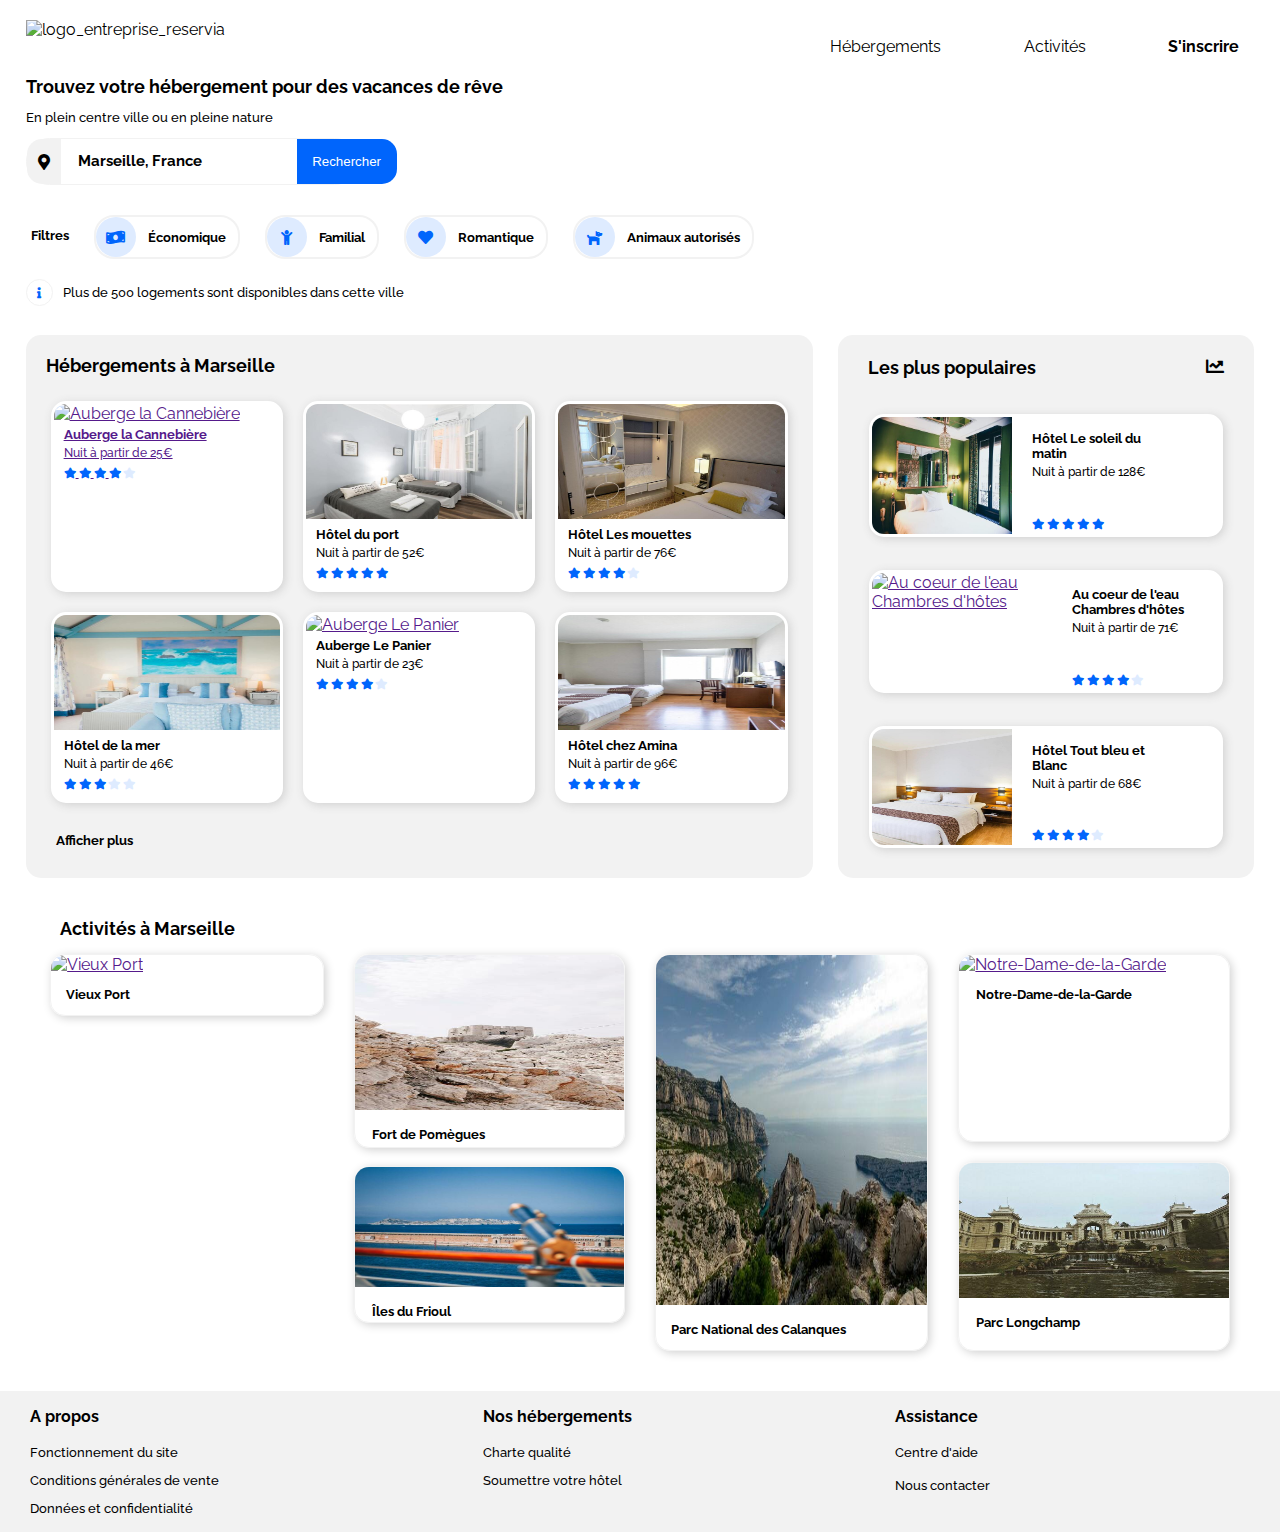
==== commit 655d88d4: "Ajout des cursors pointer + réduction taille filtres" ====
--- a/index.html
+++ b/index.html
@@ -17,19 +17,16 @@
 <body>
     <div id="main_wrapper">
         <header>
-            <div class="header_logo_navigation">
+            <nav>
+                
+                <div id="logo_container">
                 <img src="Pictures/Reservia@3x.png" id="logo" alt="logo_entreprise_reservia"/>
+                </div>
+                <div class="navigation housing_navigation"><a href ="#firstsection" class=ancre >Hébergements</a></div>
+                <div class="navigation activities_navigation"><a href ="#activities_section" class=ancre >Activités</a></div>
+                <div class="inscription_navigation"><a href ="" class="ancre">S'inscrire</a></div>
                 
-                <nav>
-                    <div id="navigation">
-                        <p class="housing_navigation"><a href ="#Hébergements" id=ancre >Hébergements</a></p>
-                        <p class="activities_navigation"><a href ="#Activités" id=ancre2 >Activités</a></p>
-                    </div>
-                    <div class="inscription_navigation">
-                        <p>S'inscrire</p>
-                    </div>
-                </nav>
-            </div>
+            </nav>
 
             <h1>Trouvez votre hébergement pour des vacances de rêve</h1>
             <p id="introduction_paragraph">En plein centre ville ou en pleine nature</p>
@@ -97,8 +94,8 @@
                     <h2 id = "housing_title">Hébergements à Marseille</h2>
                     <div class="housing_card">
 
-                        <div class="Hosting_map">
-                            <a href=""><img src="Pictures/marcus-loke-WQJvWU_HZFo-unsplash.jpg" class="photoshébergement" alt="Auberge la Cannebière"/></a>
+                        <div class="Hosting_map"><a href="">
+                            <img src="Pictures/marcus-loke-WQJvWU_HZFo-unsplash.jpg" class="photoshébergement" alt="Auberge la Cannebière"/>
                             <p class="name">Auberge la Cannebière</p>
                             <p class="price">Nuit à partir de 25€</p>
                             <div class="housing_stars">
@@ -112,6 +109,7 @@
                                     <i class="fas fa-star"></i>
                                 </div>
                             </div>
+                            </a>
                         </div>
 
                         <div class="Hosting_map">
@@ -216,7 +214,7 @@
                     <div class="popular_hotel">
                         <a href=""><img src="Pictures/emile-guillemot-Bj_rcSC5XfE-unsplash.jpg" class="photospopulaires" alt="hôtel Le soleil du matin"/></a>
                         <div class="textehotel">
-                            <div id="hotel_text">
+                            <div class="hotel_text">
                                 <p class="name">Hôtel Le soleil du <br>matin</p>
                                 <p class="price">Nuit à partir de 128€</p>
                             </div>
@@ -234,7 +232,7 @@
                     <div class="popular_hotel">
                         <a href=""><img src="Pictures/aw-creative-VGs8z60yT2c-unsplash.jpg" class="photospopulaires" alt="Au coeur de l'eau Chambres d'hôtes"/></a>
                         <div class="textehotel">
-                            <div id="hotel_text">
+                            <div class="hotel_text">
                                 <p class="name">Au coeur de l'eau Chambres d'hôtes</p>
                                 <p class="price">Nuit à partir de 71€</p>
                             </div>
@@ -255,7 +253,7 @@
                     <div class="popular_hotel">
                         <a href=""><img src="Pictures/febrian-zakaria-sjvU0THccQA-unsplash.jpg" class="photospopulaires" alt="Hôtel Tout bleu et Blanc"/></a>
                         <div class="textehotel">
-                            <div id="hotel_text">
+                            <div class="hotel_text">
                                 <p class="name">Hôtel Tout bleu et <br>Blanc</p>
                                 <p class="price">Nuit à partir de 68€</p>
                             </div>
@@ -333,21 +331,21 @@
  
             <footer>
                 <div id="footer_block">
-                    <div class="footer_text footer_text_1">
+                    <div class="footer_text_block footer_text_1">
                         <h3>A propos</h3>
-                        <p id="text_1">Fonctionnement du site</p>
-                        <p id="text_2">Conditions générales de vente</p>
-                        <p id="text_3">Données et confidentialité</p>
-                    </div>
-                    <div class="footer_text footer_text_2">
+                        <p class="footer_text text_1">Fonctionnement du site</p>
+                        <p class="footer_text text_2">Conditions générales de vente</p>
+                        <p class="footer_text text_3">Données et confidentialité</p>
+                    </div>
+                    <div class="footer_text_block">
                         <h3>Nos hébergements</h3>
-                        <p>Charte qualité</p>
-                        <p id="text_5">Soumettre votre hôtel</p>
-                    </div>
-                    <div class="footer_text footer_text_3">
+                        <p class="footer_text">Charte qualité</p>
+                        <p class="footer_text text_5">Soumettre votre hôtel</p>
+                    </div>
+                    <div class="footer_text_block footer_text_3">
                         <h3>Assistance</h3>
-                        <p>Centre d'aide</p>
-                        <p id="text_7">Nous contacter</p>
+                        <p class="footer_text">Centre d'aide</p>
+                        <p class="footer_text text_7">Nous contacter</p>
                     </div>
                 </div>
             </footer>
--- a/styles.css
+++ b/styles.css
@@ -7,19 +7,24 @@
 p{
     font-size: 13px;
     font-weight: 500;
+    cursor: default;
+    text-decoration: none;
 }
 h1{
     font-size: 18px;
     font-weight: bold;
+    cursor: default;
 }
 h2{
     font-size: 18px;
     margin-left: 10px;
     font-weight: bold;
+    cursor: default;
 }
 h3{
     font-size: 16px;
     font-weight: bold;
+    cursor: default;
 }
 #main_wrapper{
     width: 100%;
@@ -30,56 +35,41 @@
     width:96%;
     margin: 10px auto;
 }
-.header_logo_navigation{
-    display: flex;
-    justify-content: space-between;
-    margin: 0 auto;
-    padding-top: 20px;
-}
 img#logo{
     width:100px;
     height: 50px;
 }
+#logo_container{
+    width: 60%;
+}
 /* Menu de navigation */
 nav{
-    display : flex;
     justify-content: space-between;
-}
-#navigation{
-    display: flex;
-    width: 68%;
-    justify-content: space-between;
-}
-/* navigation */
-.housing_navigation{
-    color : #0065FC;
+    margin: 20px auto;
+    display: flex;
+}
+.navigation{
+    padding: 30px 15px 0 15px;
+    margin-top: -13px;
+    display: block;
+}
+.inscription_navigation{
+    font-weight: bold;
+    padding: 30px 15px 0 15px;
+    margin-top: -13px;
+}
+.ancre{
+    text-decoration: none;
+    color: #000000;
+}
+.ancre:hover{
+    color: #0065FC;
+}
+.navigation:hover{
     border-top: 1.5px solid #0065FC;
     padding: 30px 15px 0 15px;
-    margin-top: -13px;
-}
-#ancre{
-    text-decoration: none;
-    color: #0065FC;
-}
-/* navigation */
-.activities_navigation{
-    display: flex;
-    align-items: center;
-    padding: 0 15px;
-}
-#ancre2{
-    text-decoration: none;
-    color: black;
-}
-/* navigation */
-.inscription_navigation{
-    font-weight: bold;
-    color : #0065FC;
-    display: flex;
-    align-items: center;
-    padding: 0 15px;
-}
-
+    display: block;
+}
 /*div de la section de recherche*/
 #contener_search{
     display: flex;
@@ -129,14 +119,13 @@
     color: white;
     position: relative;
     left: 40px;
+    cursor: pointer;
 }
 #button_mobile_version{
     display: none;
 }
 #search_icone_mobile_version{
-    text-indent: -9999px;
-    position: relative;
-    right: 20px;
+    display: none;
 }
 
 /* Div contenant les filtres */
@@ -155,6 +144,7 @@
     border: 2px #F2F2F2 solid;
     display: flex;
     margin-left: 15px;
+    cursor: pointer;
 }
 .economic_filter1{
     margin-left: 25px;
@@ -187,12 +177,11 @@
     background-color: #DEEBFF;
     width: 40px;
     height: 40px;
-    border-radius: 80px;
+    border-radius: 20px;
     display: flex;
     align-items: center;
     justify-content: center;
     font-size: 15px;
-    margin-left: -2px;
 }
 
 /* Div information */
@@ -326,7 +315,6 @@
     height: 25%;
 }
 .popular_hotel a{
-    width: 47%;
     height: 100%;
 }
 img.photospopulaires{
@@ -436,19 +424,20 @@
     justify-content: space-between;
     margin: 10px 20px 0 30px;
 }
+.footer_text_block{
+    line-height: 20px;
+}
 .footer_text{
-    line-height: 20px;
-}
-#text_2{
+    cursor: pointer;
+}
+.text_2{
     margin-top: -5px;
 }
-#text_3{
+.text_3{
     margin-top: -5px;
 }
 
-#text_5{
+.text_5{
     margin-top: -5px;
 }
-#footer_text_3{
-    line-height: 20px;
-}
+
--- a/small_resolution.css
+++ b/small_resolution.css
@@ -29,51 +29,51 @@
     flex-direction: column;
   
 }
-img#logo
-{
-    display: flex;
-    width:25%;
-    padding-left: 20px;
-}
+
 /* Menu de navigation */
 nav
 { 
     width: 100%;
-    flex-direction: column;
-    margin-top: -55px;
-}
-#navigation
-{
-    width: 100%;
-    
-}
-/* navigation */
-.housing_navigation
-{
-    margin: 20px 0 10px 0;
-    border-bottom: 3px solid #0065FC;
-    border-top: none;
+    flex-wrap: wrap;
+}
+#logo_container{
+    width: auto;
+    display: flex;
+}
+img#logo{
+    display: flex;
+    padding-left: 20px;
+}
+.navigation{
+    border-bottom: 3px solid #F2F2F2;
     width: 50%;
-    padding-bottom: 15px;
+    display: flex;
+    justify-content: center;
+    padding: 0 0 15px 0;
+    margin-top: 40px;
+    display: block;
     text-align: center;
 }
-/* navigation */
-.activities_navigation
-{
-    border-bottom: 3px solid #F2F2F2;
-    text-align: center;
-    width: 50%;
-    margin: 20px 0 10px 0;
-    padding-top: 30px;
-    display: inline;
-}
-/* navigation */
-.inscription_navigation
-{
-    order: -1;
+.housing_navigation{
+    order: 3;
+}
+.activities_navigation{
+    order: 4;
+}
+.inscription_navigation{
     justify-content: flex-end;
     margin-right: 20px;
-    width: auto;    
+    width: 50%; 
+    display: flex;   
+}
+.navigation:hover{
+    border-bottom: 3px solid #0065FC;
+    padding: 0 0 15px 0;
+    display: block;
+}
+.ancre:hover{
+    border-top: none;
+    padding: 0;
 }
 #introduction_paragraph
 {
@@ -102,36 +102,34 @@
 {
     width: 100%;
 }
-input::placeholder
-{
-    font-size: 4.5vw;  
+input::placeholder{
+    font-size: 20px;  
+}
+input[type="text"]
+{
+    font-size:20px;
+    font-family: 'Raleway', sans-serif;
+    font-weight: bold;
 }
 /* Bouton de recherche*/
-#button_desktop_version
-{  
+#button_desktop_version{  
     display: none;
 }
-#button_mobile_version
-{
+#button_mobile_version{
     background-color: #0065FC;
     height: 55px;
     width: 55px;
     border : none;
-    border-bottom-left-radius: 15px;
-    border-top-left-radius: 15px;
-    display: flex;
-    border-bottom-right-radius: 15px;
-    border-top-right-radius: 15px;
-    position: absolute;
-    right: 0;   
-}
-#search_icone_mobile_version
-{
-    text-indent: 0px;
+    border-radius: 15px;
+    display: flex;
+    justify-content: center;
+    align-items: center;
+    cursor: pointer;
+}
+#search_icone_mobile_version{
     color: rgb(255, 255, 255);
     font-size: 20px;
-    left: 13px;
-    top: 18px;
+    display: flex;
 }
 /* Div contenant les filtres */
 #filter_block
@@ -147,54 +145,40 @@
 }
 .economic_filter1
 {
-    border-radius: 30px;
     margin: 0 0;
 }
-.title_filter
-{
-    font-size: 4.5vw;
-}
-.family_filter2
-{
-    border-radius: 30px;
-    width: 35vw;
-}
-#filters1and2
-{
+.family_filter2{
+    width: 125px;
+}
+.title_filter{
+    font-size: 16px;
+}
+#filters1and2{
     margin-left: 13px;
 }
-#filters3and4
-{
+#filters3and4{
     flex-direction: column;
     margin-left: 13px;
 }
-.romantic_filter3
-{
-    border-radius: 30px;
-    width: 43vw;
+.romantic_filter3{
     margin: 20px 0 0 0;
-}
-.pets_filter4
-{
-    border-radius: 30px;
-    width: 57vw;
+    width: 160px;
+}
+.pets_filter4{
     margin: 20px 0;
-}
-.icons
-{
+    width: 210px;
+}
+.icons{
     font-size: 15px;
-    width: 11vw;
-    height: 11vw;
-    margin-left: -2px;
+    width: 40px;
+    height: 40px;
 }
 /* Div information */
-#info_block
-{
+#info_block{
     margin: 0 10px;
 }
 /* icône information */
-#info_icon
-{
+#info_icon{
     width: 25px;
     border-radius: 70px;
     height: 20px;
@@ -203,34 +187,24 @@
     margin-top: 5px;
 }
 /* paragraphe info */
-#info_paragraph
-{
+#info_paragraph{
     margin: 6px 0 10px 10px;
     font-size: 17px; 
 }
 
-section
-{
+section{
     width: 100%;
 }
 /* div contenant les hébergements les plus populaires + texte */
-#popular_block
-{
+#popular_block{
     border-radius: 0px;
     width: 100%;  
 }
     
-/*contener du h2 + icône populaires*/
-#popular_header
-{
-
-}
-#popular_title
-{
+#popular_title{
     margin: 15px 17px 10px 0;
 }
-#popular_icone
-{
+#popular_icone{
     margin: 17px 0 10px 20px;
     font-size: 20px;
 }
@@ -244,6 +218,9 @@
     width: 87%;
     margin: 5px auto;
 }
+.popular_hotel a{
+
+}
 /* div contenant les étoiles des logements les plus populaires */
 .stars2
 {
@@ -381,11 +358,11 @@
 h3{
     font-size: 20px;
 }
-.footer_text{
+.footer_text_block{
     width: 100%;
     line-height: 20px;
     margin: 10px 0 10px 20px;
 }
-#text_2{
+.text_2{
     position: relative;
 }--- a/tablette_resolution.css
+++ b/tablette_resolution.css
@@ -46,10 +46,10 @@
     padding: 0px 10px 2px 15px;
     height: 100%;
 }
-.hotels1 .name br{
+.textehotel .name br{
     display: none;
 }
-.hotels3 .name br{
+.textehotel .name br{
     display: none;
 }
 .stars2{
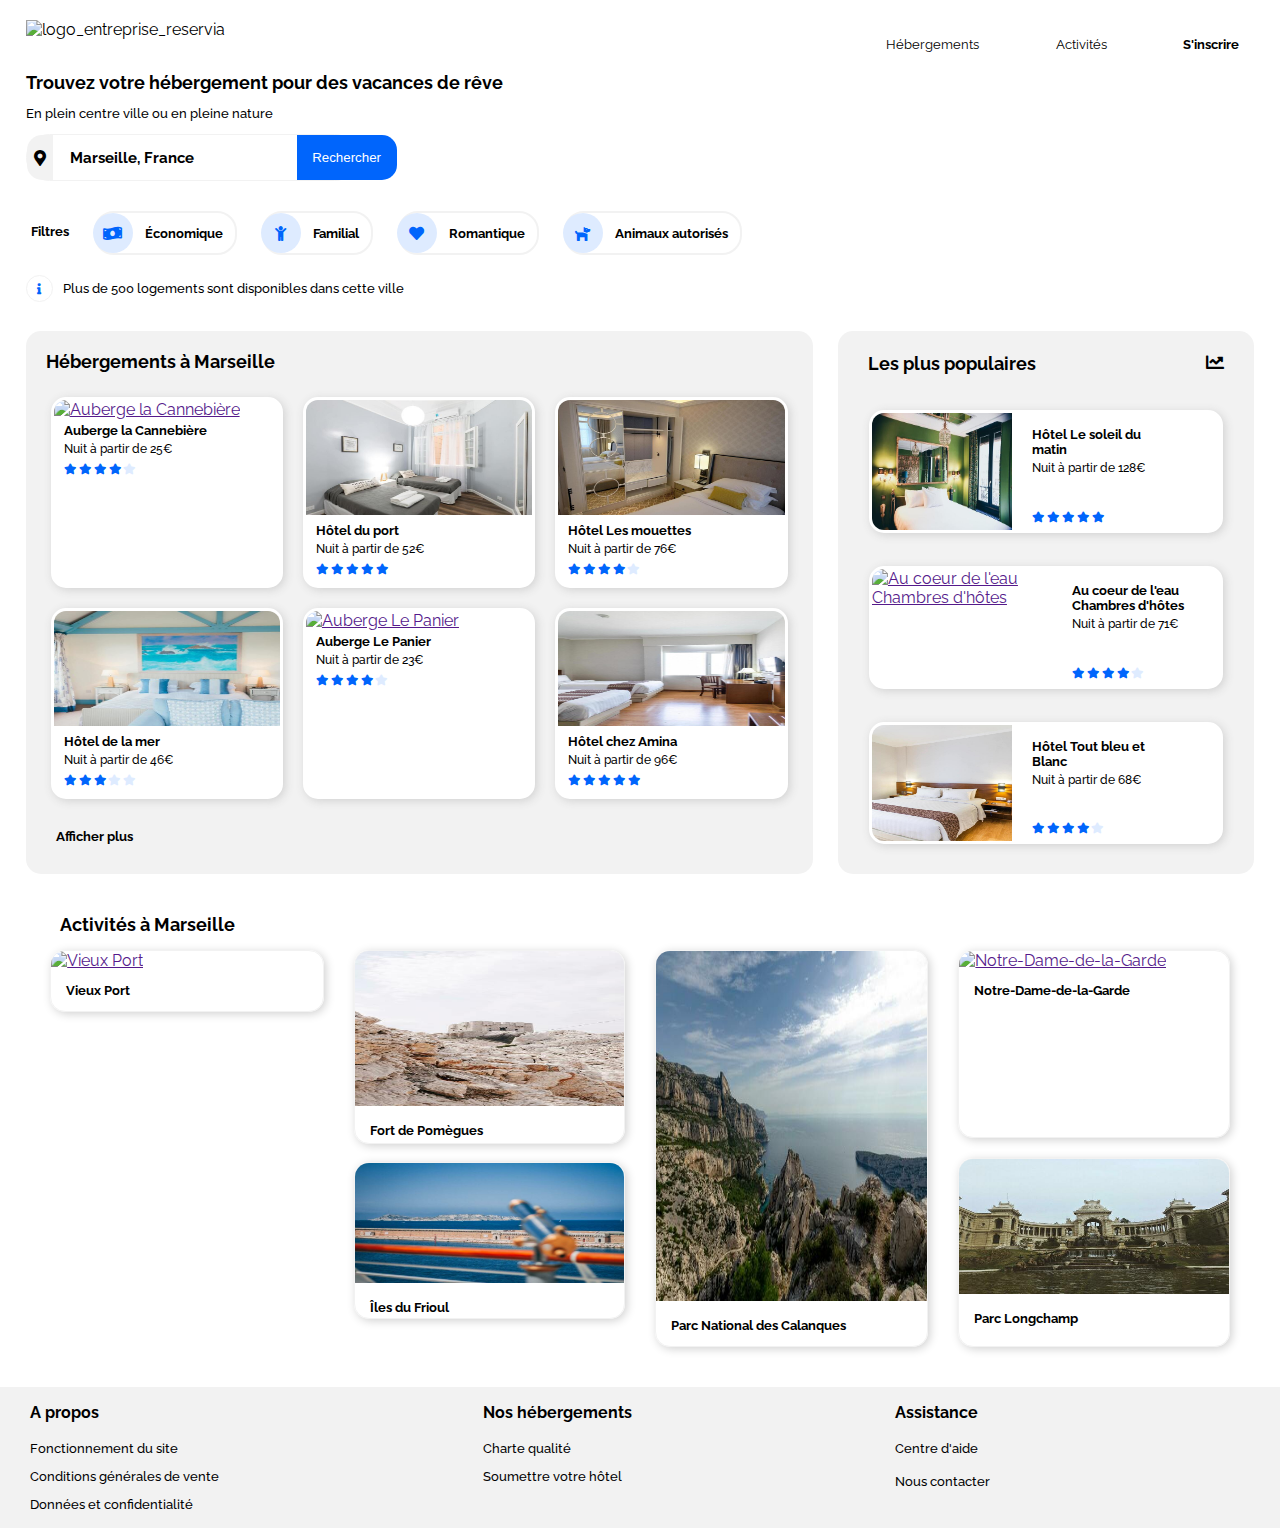
==== commit f2082ce5: "Ajout des hovers sur les cartes" ====
--- a/index.html
+++ b/index.html
@@ -4,8 +4,8 @@
     <meta charset="UTF-8" />
     <title img src="Reservia@3x.png">Reservia</title>
     <link rel="stylesheet" href="styles.css" />
-    <link rel="stylesheet" media="screen and (max-width: 600px)" href="small_resolution.css" />
-    <link rel="stylesheet" media="screen and (min-width: 601px) and (max-width: 1024px)" href="tablette_resolution.css" />
+    <link rel="stylesheet" media="screen and (max-width: 697px)" href="small_resolution.css" />
+    <link rel="stylesheet" media="screen and (min-width: 698px) and (max-width: 1024px)" href="tablette_resolution.css" />
     <link rel="stylesheet" href="https://cdnjs.cloudflare.com/ajax/libs/font-awesome/5.15.3/css/all.min.css">
     <link href="Documents/Premierprojet/fontawesome-free-5.15.3-web.css" rel="stylesheet">
     <link rel="preconnect" href="https://fonts.gstatic.com">
@@ -36,7 +36,7 @@
                     <i class="fas fa-map-marker-alt"></i>
                 </span>
                 <div id="search_field">
-                    <input type="text" name="search" id="search_field_input" placeholder="Marseille, France" />
+                    <input type="text" name="search" id="search_field_input" placeholder="Marseille, France" maxlength="20"/>
                 </div>
                 <span id="btn">
                     <input type="submit" id="button_desktop_version" value="Rechercher"/>
@@ -94,8 +94,9 @@
                     <h2 id = "housing_title">Hébergements à Marseille</h2>
                     <div class="housing_card">
 
-                        <div class="Hosting_map"><a href="">
-                            <img src="Pictures/marcus-loke-WQJvWU_HZFo-unsplash.jpg" class="photoshébergement" alt="Auberge la Cannebière"/>
+                        
+                        <div class="Hosting_map">
+                            <a href=""><img src="Pictures/marcus-loke-WQJvWU_HZFo-unsplash.jpg" class="photoshébergement" alt="Auberge la Cannebière"/></a>
                             <p class="name">Auberge la Cannebière</p>
                             <p class="price">Nuit à partir de 25€</p>
                             <div class="housing_stars">
@@ -109,8 +110,9 @@
                                     <i class="fas fa-star"></i>
                                 </div>
                             </div>
-                            </a>
-                        </div>
+                            
+                        </div>
+                        
 
                         <div class="Hosting_map">
                             <a href=""><img src="Pictures/fred-kleber-gTbaxaVLvsg-unsplash.jpg" class="photoshébergement" alt="hôtel du port"/></a>
--- a/styles.css
+++ b/styles.css
@@ -40,7 +40,7 @@
     height: 50px;
 }
 #logo_container{
-    width: 60%;
+    width: 65%;
 }
 /* Menu de navigation */
 nav{
@@ -52,11 +52,13 @@
     padding: 30px 15px 0 15px;
     margin-top: -13px;
     display: block;
+    font-size: 13px;
 }
 .inscription_navigation{
     font-weight: bold;
     padding: 30px 15px 0 15px;
     margin-top: -13px;
+    font-size: 13px;
 }
 .ancre{
     text-decoration: none;
@@ -70,11 +72,11 @@
     padding: 30px 15px 0 15px;
     display: block;
 }
-/*div de la section de recherche*/
+
 #contener_search{
     display: flex;
     border-radius: 28px;
-    border: 1px #F2F2F2 solid;
+    border: 1.3px #F2F2F2 solid;
     width: 330px;
 }
 /*icône de recherche*/
@@ -91,6 +93,8 @@
 /*Champs de recherche*/
 #search_field{
     display: flex;
+    height: 98%;
+    margin: auto;
 }
 #search_field_input{
     border: none;
@@ -104,9 +108,14 @@
     font-family: 'Raleway';
     font-size: 15px;
 }
-/*enlève la bordure lors du clic sur le bouton de recherche*/
 input:focus{
     outline:none;
+}
+input[type="text"]
+{
+    font-size:15px;
+    font-family: 'Raleway', sans-serif;
+    font-weight: bold;
 }
 /* Bouton de recherche*/
 #button_desktop_version{  
@@ -159,6 +168,7 @@
     display: flex;
     align-items: center;
     margin : 0 12px;
+    cursor: pointer;
 }
 .family_filter2{
     margin-right: 10px;
@@ -182,6 +192,7 @@
     align-items: center;
     justify-content: center;
     font-size: 15px;
+    margin-left: -3px;
 }
 
 /* Div information */
@@ -245,6 +256,10 @@
     height: 185px;
     overflow: hidden;
     margin: 10px; 
+    cursor: pointer;
+}
+.Hosting_map:hover{
+    border: 3px #F2F2F2 solid;
 }
 img.photoshébergement{
     width:100%;
@@ -314,6 +329,9 @@
     display: flex;
     height: 25%;
 }
+.popular_hotel:hover{
+    border: 3px #F2F2F2 solid;
+}
 .popular_hotel a{
     height: 100%;
 }
@@ -332,6 +350,7 @@
     display: flex;
     padding-left: 10px;
     font-size: 11px;
+    margin-bottom: 3px;
 }
 
 /* div Activités */
@@ -363,6 +382,9 @@
     height: 100%;
     width: 48%;
 }
+.large_cards:hover{
+    border: 1px #d3d1d1 solid;
+}
 /* bloc des photos petit format (2 par 2) + texte des activités à Marseille */
 .small_cards_block{
     margin-left: 30px;
@@ -379,6 +401,9 @@
     box-shadow: 2px 2px 10px rgb(209, 209, 209);  
     height: 47%;
 }
+.small_cards:hover{
+    border: 1px #d3d1d1 solid;
+}
 .small_card_activitie1{
     height: 52%;
 }
@@ -405,13 +430,15 @@
     margin-left: 15px;
     display: flex;
     align-items: center;
+    margin-right: 15px;
 }
 /* noms des activités des petites photos */
 .activities_name2{
     font-weight: bold;
-    margin-left: 17px;
-    display: flex;
-    align-items: center;
+    margin-left: 15px;
+    display: flex;
+    align-items: center;
+    margin-right: 15px;
 }
 
 footer{
--- a/small_resolution.css
+++ b/small_resolution.css
@@ -14,7 +14,7 @@
 #main_wrapper
 {
     min-width: 200px;
-    max-width: 600px;
+    max-width: 697px;
     font-size: 15px;
     position: relative;
 }
@@ -50,9 +50,10 @@
     display: flex;
     justify-content: center;
     padding: 0 0 15px 0;
-    margin-top: 40px;
+    margin-top: 35px;
     display: block;
     text-align: center;
+    font-size: 17px;
 }
 .housing_navigation{
     order: 3;
@@ -65,11 +66,13 @@
     margin-right: 20px;
     width: 50%; 
     display: flex;   
+    font-size: 17px;
 }
 .navigation:hover{
     border-bottom: 3px solid #0065FC;
     padding: 0 0 15px 0;
     display: block;
+    border-top: none;
 }
 .ancre:hover{
     border-top: none;
@@ -86,32 +89,25 @@
     margin: 30px auto 0 auto;
     position: relative;
 }
-/*icône de recherche*/
-#contener_search_icon
-{ 
-    width: 55px;
+#contener_search_icon{ 
+    width: 75px;
     height: 55px; 
     font-size: 20px;
 }
-#search_field
-{
+#search_field{
     width: 100%;
 }
 /*Champs de recherche*/
-#search_field_input
-{
+#search_field_input{
     width: 100%;
 }
 input::placeholder{
-    font-size: 20px;  
-}
-input[type="text"]
-{
-    font-size:20px;
-    font-family: 'Raleway', sans-serif;
-    font-weight: bold;
-}
-/* Bouton de recherche*/
+    font-size: 18px;  
+}
+input[type="text"]{
+    font-size:18px;
+}
+
 #button_desktop_version{  
     display: none;
 }
--- a/tablette_resolution.css
+++ b/tablette_resolution.css
@@ -75,11 +75,12 @@
 }
 
 #activities_section{
-    top: 1220px;
+    width: 100%;
 }
 .small_cards_block{
     width: 68%;
     flex-direction: row;
+    margin-left: 15px;
 }
 .activities_block_cards{
     flex-direction: column;
@@ -95,7 +96,7 @@
 .small_card_activitie2{
     width: 50%;
     height: 175px;
-    margin-left: 30px;
+    margin-left: 15px;
 }
 .small_card_activitie3{
     width: 50%;
@@ -104,7 +105,7 @@
 .small_card_activitie4{
     width: 50%;
     height: 175px;
-    margin-left: 30px;
+    margin-left: 15px;
 }
 .activities_block{
     width: 100%;
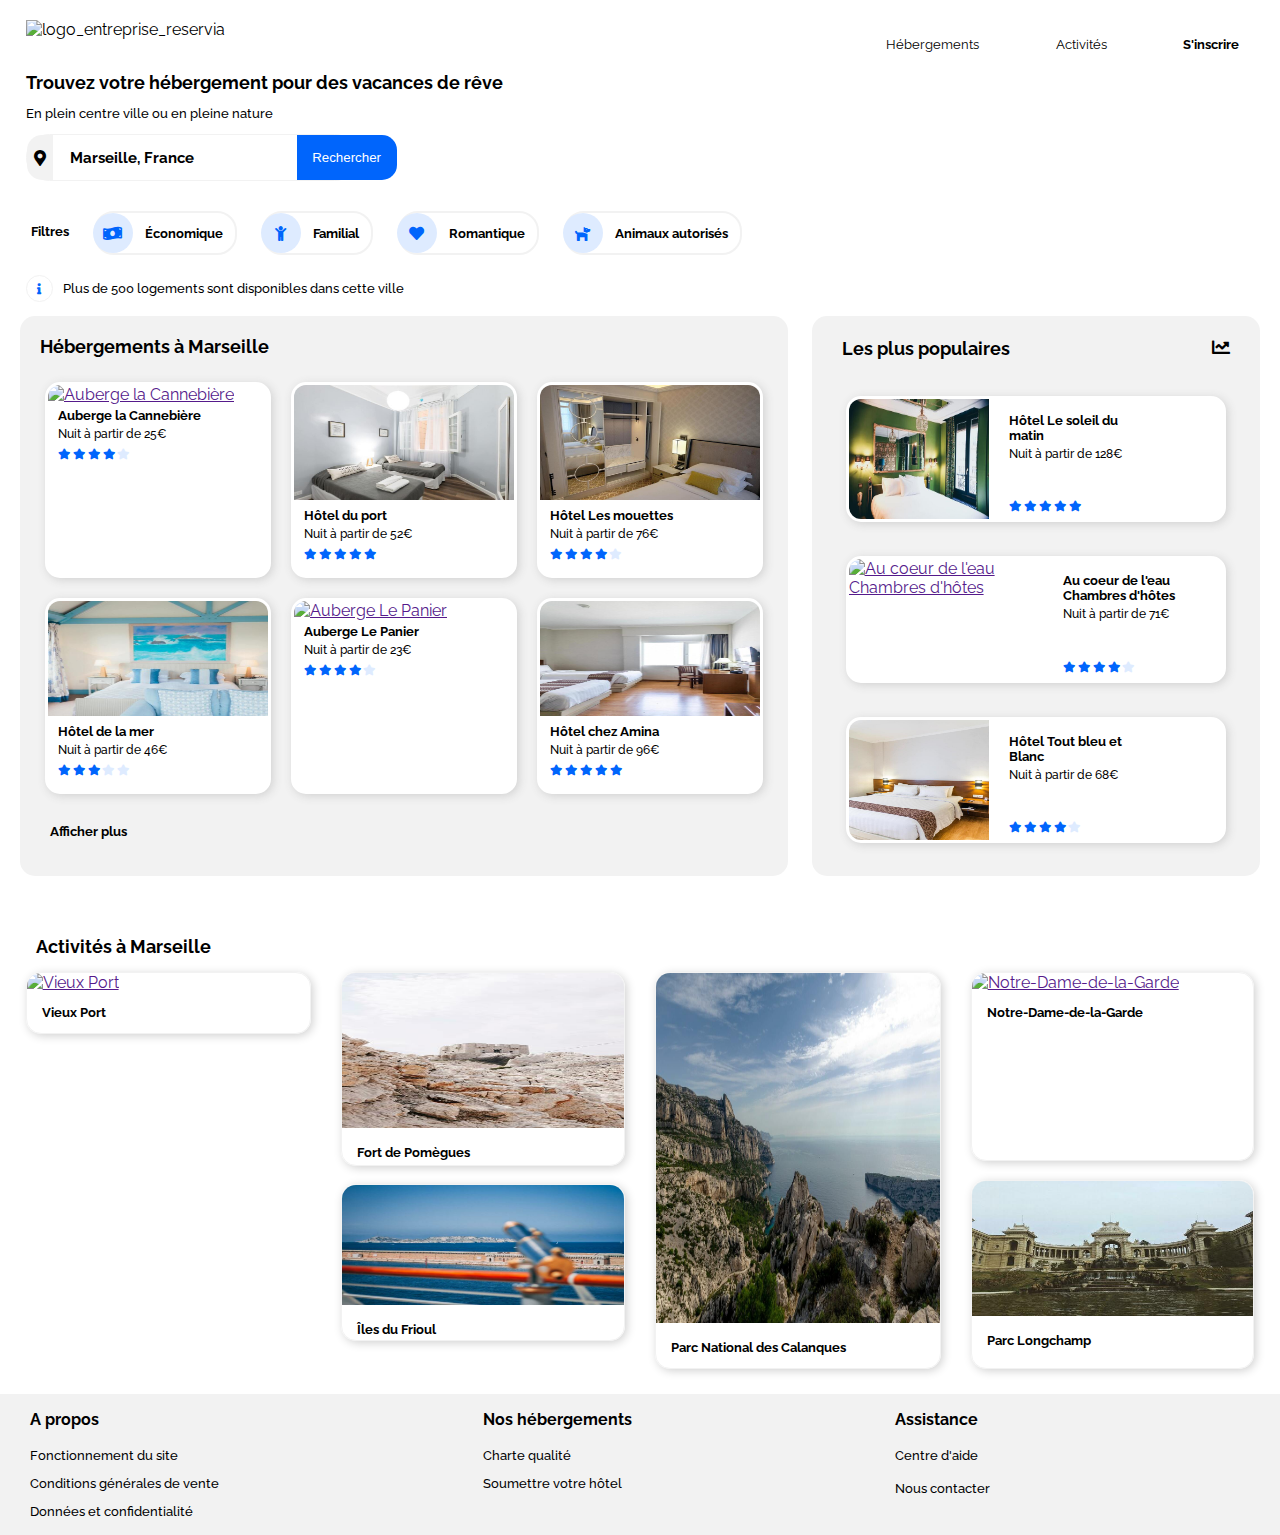
==== commit ff8a85d1: "Division de la première section en 2 sections" ====
--- a/index.html
+++ b/index.html
@@ -88,125 +88,125 @@
             </div>
         </header>
 
-        <section>
-            <div class="firstsection">
-                <div id="housing_block">
-                    <h2 id = "housing_title">Hébergements à Marseille</h2>
-                    <div class="housing_card">
-
+        <section id="housing_section">
+            
+            <div id="housing_block">
+                <h2 id = "housing_title">Hébergements à Marseille</h2>
+                <div class="housing_card">
+
+                    <div class="Hosting_map">
+                        <a href=""><img src="Pictures/marcus-loke-WQJvWU_HZFo-unsplash.jpg" class="photoshébergement" alt="Auberge la Cannebière"/></a>
+                        <p class="name">Auberge la Cannebière</p>
+                        <p class="price">Nuit à partir de 25€</p>
+                        <div class="housing_stars">
+                            <div class="blue_stars">
+                                <i class="fas fa-star"></i>
+                                <i class="fas fa-star"></i>
+                                <i class="fas fa-star"></i>
+                                <i class="fas fa-star"></i>
+                            </div>
+                            <div class="grey_stars">
+                                <i class="fas fa-star"></i>
+                            </div>
+                        </div>
+                    </div>
                         
-                        <div class="Hosting_map">
-                            <a href=""><img src="Pictures/marcus-loke-WQJvWU_HZFo-unsplash.jpg" class="photoshébergement" alt="Auberge la Cannebière"/></a>
-                            <p class="name">Auberge la Cannebière</p>
-                            <p class="price">Nuit à partir de 25€</p>
+
+                    <div class="Hosting_map">
+                        <a href=""><img src="Pictures/fred-kleber-gTbaxaVLvsg-unsplash.jpg" class="photoshébergement" alt="hôtel du port"/></a>
+                        <p class="name">Hôtel du port</p>
+                        <p class="price">Nuit à partir de 52€</p>
+                        <div class="housing_stars">
+                            <div class="blue_stars">
+                                <i class="fas fa-star"></i>
+                                <i class="fas fa-star"></i>
+                                <i class="fas fa-star"></i>
+                                <i class="fas fa-star"></i>
+                                <i class="fas fa-star"></i>
+                            </div>
+                        </div>
+                    </div>
+
+                    <div class="Hosting_map">
+                        <a href=""><img src="Pictures/reisetopia-B8WIgxA_PFU-unsplash.jpg" class="photoshébergement" alt="hôtel Les mouettes"/></a>
+                        <p class="name">Hôtel Les mouettes</p>
+                        <p class="price">Nuit à partir de 76€</p>
+                        <div class="housing_stars">
+                            <div class="blue_stars">
+                                <i class="fas fa-star"></i>
+                                <i class="fas fa-star"></i>
+                                <i class="fas fa-star"></i>
+                                <i class="fas fa-star"></i>
+                            </div>
+                            <div class="grey_stars">
+                                <i class="fas fa-star"></i>
+                            </div>
+                        </div>
+                    </div>
+                </div>
+
+                <div class="housing_card">
+
+                    <div class="Hosting_map">
+                        <a href=""><img src="Pictures/annie-spratt-Eg1qcIitAuA-unsplash.jpg" class="photoshébergement" alt="hôtel de la mer"/></a>
+                        <div>
+                            <p class="name">Hôtel de la mer</p>
+                            <p class="price">Nuit à partir de 46€</p>
                             <div class="housing_stars">
                                 <div class="blue_stars">
                                     <i class="fas fa-star"></i>
                                     <i class="fas fa-star"></i>
                                     <i class="fas fa-star"></i>
-                                    <i class="fas fa-star"></i>
                                 </div>
                                 <div class="grey_stars">
                                     <i class="fas fa-star"></i>
-                                </div>
-                            </div>
-                            
-                        </div>
-                        
-
-                        <div class="Hosting_map">
-                            <a href=""><img src="Pictures/fred-kleber-gTbaxaVLvsg-unsplash.jpg" class="photoshébergement" alt="hôtel du port"/></a>
-                            <p class="name">Hôtel du port</p>
-                            <p class="price">Nuit à partir de 52€</p>
+                                    <i class="fas fa-star"></i>
+                                </div>
+                            </div>
+                        </div>
+                    </div>
+
+                    <div class="Hosting_map">
+                        <a href=""><img src="Pictures/nicate-lee-kT-ZyaiwBe0-unsplash.jpg" class="photoshébergement" alt="Auberge Le Panier"/></a>
+                        <div>
+                            <p class="name">Auberge Le Panier</p>
+                            <p class="price">Nuit à partir de 23€</p>
                             <div class="housing_stars">
                                 <div class="blue_stars">
                                     <i class="fas fa-star"></i>
                                     <i class="fas fa-star"></i>
                                     <i class="fas fa-star"></i>
                                     <i class="fas fa-star"></i>
-                                    <i class="fas fa-star"></i>
-                                </div>
-                            </div>
-                        </div>
-
-                        <div class="Hosting_map">
-                            <a href=""><img src="Pictures/reisetopia-B8WIgxA_PFU-unsplash.jpg" class="photoshébergement" alt="hôtel Les mouettes"/></a>
-                            <p class="name">Hôtel Les mouettes</p>
-                            <p class="price">Nuit à partir de 76€</p>
+                                </div>
+                                <div class="grey_stars">
+                                    <i class="fas fa-star"></i>
+                                </div>
+                            </div>
+                        </div>
+                    </div>
+
+                    <div class="Hosting_map">
+                        <a href=""><img src="Pictures/febrian-zakaria-M6S1WvfW68A-unsplash.jpg" class="photoshébergement" alt="hôtel chez Amina"/></a>
+                        <div>
+                            <p class="name">Hôtel chez Amina</p>
+                            <p class="price">Nuit à partir de 96€</p>
                             <div class="housing_stars">
                                 <div class="blue_stars">
                                     <i class="fas fa-star"></i>
                                     <i class="fas fa-star"></i>
                                     <i class="fas fa-star"></i>
                                     <i class="fas fa-star"></i>
-                                </div>
-                                <div class="grey_stars">
-                                    <i class="fas fa-star"></i>
-                                </div>
-                            </div>
-                        </div>
-                    </div>
-
-                        <div class="housing_card">
-
-                            <div class="Hosting_map">
-                                <a href=""><img src="Pictures/annie-spratt-Eg1qcIitAuA-unsplash.jpg" class="photoshébergement" alt="hôtel de la mer"/></a>
-                                <div>
-                                    <p class="name">Hôtel de la mer</p>
-                                    <p class="price">Nuit à partir de 46€</p>
-                                    <div class="housing_stars">
-                                        <div class="blue_stars">
-                                            <i class="fas fa-star"></i>
-                                            <i class="fas fa-star"></i>
-                                            <i class="fas fa-star"></i>
-                                        </div>
-                                        <div class="grey_stars">
-                                            <i class="fas fa-star"></i>
-                                            <i class="fas fa-star"></i>
-                                        </div>
-                                    </div>
-                                </div>
-                            </div>
-
-                            <div class="Hosting_map">
-                                <a href=""><img src="Pictures/nicate-lee-kT-ZyaiwBe0-unsplash.jpg" class="photoshébergement" alt="Auberge Le Panier"/></a>
-                                <div>
-                                    <p class="name">Auberge Le Panier</p>
-                                    <p class="price">Nuit à partir de 23€</p>
-                                    <div class="housing_stars">
-                                        <div class="blue_stars">
-                                            <i class="fas fa-star"></i>
-                                            <i class="fas fa-star"></i>
-                                            <i class="fas fa-star"></i>
-                                            <i class="fas fa-star"></i>
-                                        </div>
-                                        <div class="grey_stars">
-                                            <i class="fas fa-star"></i>
-                                        </div>
-                                    </div>
-                                </div>
-                            </div>
-
-                            <div class="Hosting_map">
-                                <a href=""><img src="Pictures/febrian-zakaria-M6S1WvfW68A-unsplash.jpg" class="photoshébergement" alt="hôtel chez Amina"/></a>
-                                <div>
-                                    <p class="name">Hôtel chez Amina</p>
-                                    <p class="price">Nuit à partir de 96€</p>
-                                    <div class="housing_stars">
-                                        <div class="blue_stars">
-                                            <i class="fas fa-star"></i>
-                                            <i class="fas fa-star"></i>
-                                            <i class="fas fa-star"></i>
-                                            <i class="fas fa-star"></i>
-                                            <i class="fas fa-star"></i>
-                                        </div>
-                                    </div>
-                                </div>
-                            </div>
-                        </div> 
-                        <p class="housing_end_paragraph">Afficher plus</p>
-                    </div>
-
+                                    <i class="fas fa-star"></i>
+                                </div>
+                            </div>
+                        </div>
+                    </div>
+                </div> 
+                <p class="housing_end_paragraph">Afficher plus</p>
+            </div>
+        </section>
+
+        <section id="popular_section">
             <div id="popular_block">
                 <div id="popular_header">
                     <h2 id = "popular_title">Les plus populaires</h2>
@@ -274,7 +274,7 @@
                     </div>
                 </div>
                 </div>
-            </div>
+            
         </section>
 
         <section>
--- a/styles.css
+++ b/styles.css
@@ -1,3 +1,5 @@
+
+
 body{
     font-family: 'Raleway', sans-serif;
     width: 100%;
@@ -161,6 +163,7 @@
 }
 .filters:hover{
     color:#0065FC;
+    border: 2px #eaf2ff solid;
 }
 .title_filter{
     font-weight: bold;
@@ -198,7 +201,6 @@
 /* Div information */
 #info_block{
     display: flex;
-    padding-bottom: 15px;
     padding-top: 5px;
 }
 /* icône information */
@@ -218,23 +220,35 @@
     margin: 6px 0 10px 10px;
 }
 
-/* Hébergements à Marseille + Les plus populaires */
-section{
-    width: 96%;
-    margin: 0 auto;
-}
-.firstsection{
-    display: flex;
-    width: 100%;
+#housing_section{
+    width: 60%;
+    float: left;
+    height: 620px;
+    margin-left: 20px;
+}
+#popular_section{
+    width: 35%;
+    float: right;
+    height: 620px;
+    display: flex;
+    margin-right: 20px;
+}
+#firstsection{
+    display: flex;
     position: relative;
+    height: 560px;
 }
 
 /* div contenant les hébergements à Marseille + texte */
 #housing_block{
     background-color: #F2F2F2;
     border-radius: 15px;
-    width: 68%;
     margin-right: 25px;
+    width: 100%;
+    display: flex;
+    position: relative;
+    height: 560px;
+    flex-direction: column;
 }
 /* h2 Hébergement à Marseille */
 #housing_title{
@@ -253,7 +267,7 @@
     border-radius: 15px;
     box-shadow: 2px 2px 10px rgb(209, 209, 209);  
     width: 30%;
-    height: 185px;
+    height: 190px;
     overflow: hidden;
     margin: 10px; 
     cursor: pointer;
@@ -299,7 +313,8 @@
 #popular_block{
     background-color: #F2F2F2;
     border-radius: 15px;
-    width: 36%;  
+    height: 560px;
+    width: 100%;
 }
 /*contener du h2 + icône populaires*/
 #popular_header{
@@ -356,7 +371,8 @@
 /* div Activités */
 #activities_section{
     width: 96%;
-    margin: 40px auto;
+    margin: 25px auto;
+    padding-top: 15px;
 }
 /* div contenant toutes les photos + texte des activités à Marseille */
 .activities_block_cards{
--- a/small_resolution.css
+++ b/small_resolution.css
@@ -195,6 +195,7 @@
 #popular_block{
     border-radius: 0px;
     width: 100%;  
+    height: auto;
 }
     
 #popular_title{
@@ -224,10 +225,17 @@
     padding-bottom: 3px;
 }
 
-/* Hébergements à Marseille + Les plus populaires */
-.firstsection
-{
-    flex-direction:column-reverse;
+#housing_section{
+    width: 96%;
+    margin: 0 auto;
+    float: none;
+    height: auto;
+}
+#popular_section{
+    width: 96%;
+    margin: 0 auto;
+    float: none;
+    height: auto;
 }
 /* div contenant les hébergements à Marseille + texte */
 #housing_block
@@ -237,6 +245,7 @@
     flex-direction: column;
     width: 96%;
     margin: 0 auto;
+    height: auto;
 }
 /* h2 Hébergement à Marseille */
 #housing_title
--- a/tablette_resolution.css
+++ b/tablette_resolution.css
@@ -14,8 +14,19 @@
 .pets_filter4{
     margin-top: 20px;
 }
-
-.firstsection{
+#housing_section{
+    width: 96%;
+    margin: 0 auto;
+    float: none;
+    height: auto;
+}
+#popular_section{
+    width: 96%;
+    margin: 0 auto;
+    float: none;
+    height: auto;
+}
+#firstsection{
     flex-direction: column;
     margin: 0 auto;
 }
@@ -41,6 +52,7 @@
 #popular_block{
     width: 100%;
     margin: 20px auto;
+    height: auto;
 }
 .textehotel{
     padding: 0px 10px 2px 15px;
@@ -56,15 +68,15 @@
     padding-top: 3px;
 }
 .popular_hotel{
-    width: 27%;
-    height: 190px;
+    width: 30%;
+    height: 200px;
     position: static;
     flex-direction: column;
     margin-bottom: 30px;
 }
 .popular_hotel a{
     width: 100%;
-    height: 60%;
+    height: 62%;
 }
 img.photospopulaires{
     width:100%;
@@ -75,7 +87,7 @@
 }
 
 #activities_section{
-    width: 100%;
+    width: 96%;
 }
 .small_cards_block{
     width: 68%;
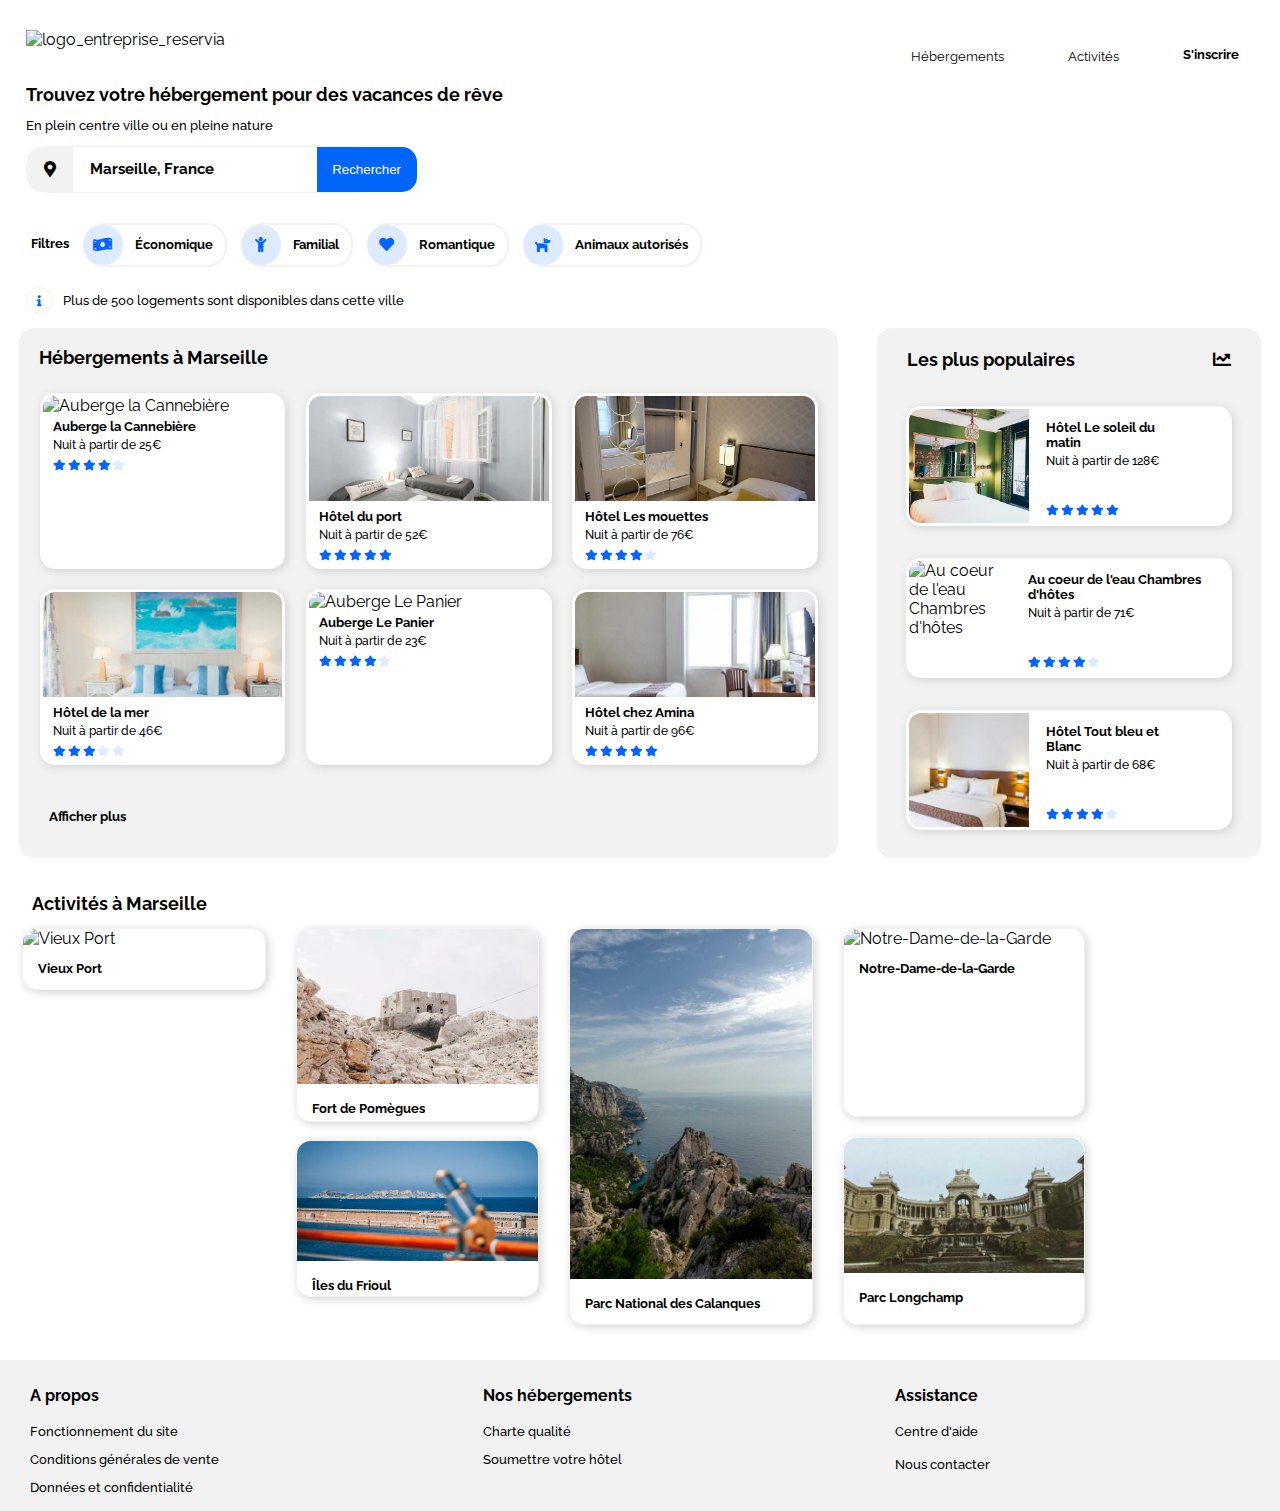
==== commit 9c3c2432: "ajustement du code html" ====
--- a/index.html
+++ b/index.html
@@ -2,30 +2,27 @@
 <html lang="fr">
 <head>
     <meta charset="UTF-8" />
-    <title img src="Reservia@3x.png">Reservia</title>
+    <title>Reservia</title>
     <link rel="stylesheet" href="styles.css" />
-    <link rel="stylesheet" media="screen and (max-width: 697px)" href="small_resolution.css" />
-    <link rel="stylesheet" media="screen and (min-width: 698px) and (max-width: 1024px)" href="tablette_resolution.css" />
+    <link rel="stylesheet" media="screen and (max-width: 653px)" href="small_resolution.css" />
+    <link rel="stylesheet" media="screen and (min-width: 654px) and (max-width: 1024px)" href="tablette_resolution.css" />
     <link rel="stylesheet" href="https://cdnjs.cloudflare.com/ajax/libs/font-awesome/5.15.3/css/all.min.css">
     <link href="Documents/Premierprojet/fontawesome-free-5.15.3-web.css" rel="stylesheet">
     <link rel="preconnect" href="https://fonts.gstatic.com">
     <link href="https://fonts.googleapis.com/css2?family=Raleway:wght@100;200;300;400;500;600;700;800&display=swap" rel="stylesheet">  
     <meta name="viewport" content="width=device-width, initial-scale=1.0, shrink-to-fit=no">
-     
 </head>
 
 <body>
     <div id="main_wrapper">
         <header>
             <nav>
-                
                 <div id="logo_container">
-                <img src="Pictures/Reservia@3x.png" id="logo" alt="logo_entreprise_reservia"/>
-                </div>
-                <div class="navigation housing_navigation"><a href ="#firstsection" class=ancre >Hébergements</a></div>
+                    <img src="Pictures/Reservia@3x.png" id="logo" alt="logo_entreprise_reservia"/>
+                </div>
+                <div class="navigation housing_navigation"><a href ="#housing_section" class=ancre >Hébergements</a></div>
                 <div class="navigation activities_navigation"><a href ="#activities_section" class=ancre >Activités</a></div>
-                <div class="inscription_navigation"><a href ="" class="ancre">S'inscrire</a></div>
-                
+                <div class="inscription_navigation"><a href ="" class="ancre">S'inscrire</a></div>  
             </nav>
 
             <h1>Trouvez votre hébergement pour des vacances de rêve</h1>
@@ -46,32 +43,29 @@
 
             <div id="filter_block">
                 <p class="textfilters">Filtres</p>
-                
-                <div id="filters1and2">
-                    <div class="filters economic_filter1">
+                <div id="filters_container">
+                    <div class="filters">
                         <span class="icons">
                             <i class="fas fa-money-bill-wave"></i>
                         </span>
                         <p class="title_filter">Économique</p>
                     </div>
 
-                    <div class="filters family_filter2">
+                    <div class="filters">
                         <span class="icons">
                             <i class="fas fa-child"></i>
                         </span>
                         <p class="title_filter">Familial</p>
                     </div>
-                </div>
-
-                <div id="filters3and4">
-                    <div class="filters romantic_filter3">
+
+                    <div class="filters">
                         <span class="icons">
                             <i class="fas fa-heart"></i>
                         </span>
                         <p class="title_filter">Romantique</p>
                     </div>
 
-                    <div class="filters pets_filter4">
+                    <div class="filters">
                         <span class="icons">
                             <i class="fas fa-dog"></i>
                         </span>
@@ -95,7 +89,7 @@
                 <div class="housing_card">
 
                     <div class="Hosting_map">
-                        <a href=""><img src="Pictures/marcus-loke-WQJvWU_HZFo-unsplash.jpg" class="photoshébergement" alt="Auberge la Cannebière"/></a>
+                        <a href="" class="ancre_cards"><img src="Pictures/marcus-loke-WQJvWU_HZFo-unsplash.jpg" class="photoshébergement" alt="Auberge la Cannebière"/>
                         <p class="name">Auberge la Cannebière</p>
                         <p class="price">Nuit à partir de 25€</p>
                         <div class="housing_stars">
@@ -109,11 +103,12 @@
                                 <i class="fas fa-star"></i>
                             </div>
                         </div>
+                        </a>
                     </div>
                         
 
                     <div class="Hosting_map">
-                        <a href=""><img src="Pictures/fred-kleber-gTbaxaVLvsg-unsplash.jpg" class="photoshébergement" alt="hôtel du port"/></a>
+                        <a href="" class="ancre_cards"><img src="Pictures/fred-kleber-gTbaxaVLvsg-unsplash.jpg" class="photoshébergement" alt="hôtel du port"/>
                         <p class="name">Hôtel du port</p>
                         <p class="price">Nuit à partir de 52€</p>
                         <div class="housing_stars">
@@ -125,10 +120,11 @@
                                 <i class="fas fa-star"></i>
                             </div>
                         </div>
-                    </div>
-
-                    <div class="Hosting_map">
-                        <a href=""><img src="Pictures/reisetopia-B8WIgxA_PFU-unsplash.jpg" class="photoshébergement" alt="hôtel Les mouettes"/></a>
+                        </a>
+                    </div>
+
+                    <div class="Hosting_map">
+                        <a href="" class="ancre_cards"><img src="Pictures/reisetopia-B8WIgxA_PFU-unsplash.jpg" class="photoshébergement" alt="hôtel Les mouettes"/>
                         <p class="name">Hôtel Les mouettes</p>
                         <p class="price">Nuit à partir de 76€</p>
                         <div class="housing_stars">
@@ -142,13 +138,14 @@
                                 <i class="fas fa-star"></i>
                             </div>
                         </div>
+                        </a>
                     </div>
                 </div>
 
                 <div class="housing_card">
 
                     <div class="Hosting_map">
-                        <a href=""><img src="Pictures/annie-spratt-Eg1qcIitAuA-unsplash.jpg" class="photoshébergement" alt="hôtel de la mer"/></a>
+                        <a href="" class="ancre_cards"><img src="Pictures/annie-spratt-Eg1qcIitAuA-unsplash.jpg" class="photoshébergement" alt="hôtel de la mer"/>
                         <div>
                             <p class="name">Hôtel de la mer</p>
                             <p class="price">Nuit à partir de 46€</p>
@@ -164,10 +161,11 @@
                                 </div>
                             </div>
                         </div>
-                    </div>
-
-                    <div class="Hosting_map">
-                        <a href=""><img src="Pictures/nicate-lee-kT-ZyaiwBe0-unsplash.jpg" class="photoshébergement" alt="Auberge Le Panier"/></a>
+                        </a>
+                    </div>
+
+                    <div class="Hosting_map">
+                        <a href="" class="ancre_cards"><img src="Pictures/nicate-lee-kT-ZyaiwBe0-unsplash.jpg" class="photoshébergement" alt="Auberge Le Panier"/>
                         <div>
                             <p class="name">Auberge Le Panier</p>
                             <p class="price">Nuit à partir de 23€</p>
@@ -183,10 +181,11 @@
                                 </div>
                             </div>
                         </div>
-                    </div>
-
-                    <div class="Hosting_map">
-                        <a href=""><img src="Pictures/febrian-zakaria-M6S1WvfW68A-unsplash.jpg" class="photoshébergement" alt="hôtel chez Amina"/></a>
+                        </a>
+                    </div>
+
+                    <div class="Hosting_map">
+                        <a href="" class="ancre_cards"><img src="Pictures/febrian-zakaria-M6S1WvfW68A-unsplash.jpg" class="photoshébergement" alt="hôtel chez Amina"/>
                         <div>
                             <p class="name">Hôtel chez Amina</p>
                             <p class="price">Nuit à partir de 96€</p>
@@ -200,6 +199,7 @@
                                 </div>
                             </div>
                         </div>
+                        </a>
                     </div>
                 </div> 
                 <p class="housing_end_paragraph">Afficher plus</p>
@@ -214,144 +214,152 @@
                 </div>
                 <div id="most_popular">
                     <div class="popular_hotel">
-                        <a href=""><img src="Pictures/emile-guillemot-Bj_rcSC5XfE-unsplash.jpg" class="photospopulaires" alt="hôtel Le soleil du matin"/></a>
-                        <div class="textehotel">
-                            <div class="hotel_text">
-                                <p class="name">Hôtel Le soleil du <br>matin</p>
-                                <p class="price">Nuit à partir de 128€</p>
-                            </div>
-                            <div class="stars2">
-                                <div class="blue_stars">
-                                    <i class="fas fa-star"></i>
-                                    <i class="fas fa-star"></i>
-                                    <i class="fas fa-star"></i>
-                                    <i class="fas fa-star"></i>
-                                    <i class="fas fa-star"></i>
-                                </div>
-                            </div>
-                        </div>
+                        <a href="" class="ancre_popular_cards"><img src="Pictures/emile-guillemot-Bj_rcSC5XfE-unsplash.jpg" class="photospopulaires" alt="hôtel Le soleil du matin"/>
+                            <div class="textehotel">
+                                <div class="hotel_text">
+                                    <p class="name">Hôtel Le soleil du <br>matin</p>
+                                    <p class="price">Nuit à partir de 128€</p>
+                                </div>
+                                <div class="stars2">
+                                    <div class="blue_stars">
+                                        <i class="fas fa-star"></i>
+                                        <i class="fas fa-star"></i>
+                                        <i class="fas fa-star"></i>
+                                        <i class="fas fa-star"></i>
+                                        <i class="fas fa-star"></i>
+                                    </div>
+                                </div>
+                            </div>
+                        </a>
                     </div>
                     <div class="popular_hotel">
-                        <a href=""><img src="Pictures/aw-creative-VGs8z60yT2c-unsplash.jpg" class="photospopulaires" alt="Au coeur de l'eau Chambres d'hôtes"/></a>
-                        <div class="textehotel">
-                            <div class="hotel_text">
-                                <p class="name">Au coeur de l'eau Chambres d'hôtes</p>
-                                <p class="price">Nuit à partir de 71€</p>
-                            </div>
-                            <div class="stars2">
-                                <div class="blue_stars">
-                                    <i class="fas fa-star"></i>
-                                    <i class="fas fa-star"></i>
-                                    <i class="fas fa-star"></i>
-                                    <i class="fas fa-star"></i>
-                                </div>
-                                <div class="grey_stars">
-                                    <i class="fas fa-star"></i>
-                                </div>
-                            </div>
-                        </div>
-                    </div>
-
+                        <a href="" class="ancre_popular_cards"><img src="Pictures/aw-creative-VGs8z60yT2c-unsplash.jpg" class="photospopulaires" alt="Au coeur de l'eau Chambres d'hôtes"/>
+                            <div class="textehotel">
+                                <div class="hotel_text">
+                                    <p class="name">Au coeur de l'eau Chambres d'hôtes</p>
+                                    <p class="price">Nuit à partir de 71€</p>
+                                </div>
+                                <div class="stars2">
+                                    <div class="blue_stars">
+                                        <i class="fas fa-star"></i>
+                                        <i class="fas fa-star"></i>
+                                        <i class="fas fa-star"></i>
+                                        <i class="fas fa-star"></i>
+                                    </div>
+                                    <div class="grey_stars">
+                                        <i class="fas fa-star"></i>
+                                    </div>
+                                </div>
+                            </div>
+                        </a>
+                    </div>
+
+                    
                     <div class="popular_hotel">
-                        <a href=""><img src="Pictures/febrian-zakaria-sjvU0THccQA-unsplash.jpg" class="photospopulaires" alt="Hôtel Tout bleu et Blanc"/></a>
-                        <div class="textehotel">
-                            <div class="hotel_text">
-                                <p class="name">Hôtel Tout bleu et <br>Blanc</p>
-                                <p class="price">Nuit à partir de 68€</p>
-                            </div>
-                            <div class="stars2">
-                                <div class="blue_stars">
-                                    <i class="fas fa-star"></i>
-                                    <i class="fas fa-star"></i>
-                                    <i class="fas fa-star"></i>
-                                    <i class="fas fa-star"></i>
-                                </div>
-                                <div class="grey_stars">
-                                    <i class="fas fa-star"></i>
-                                </div>
-                            </div>
-                        </div>
-                    </div>
-                </div>
-                </div>
-            
+                        <a href="" class="ancre_popular_cards"><img src="Pictures/febrian-zakaria-sjvU0THccQA-unsplash.jpg" class="photospopulaires" alt="Hôtel Tout bleu et Blanc"/>
+                            <div class="textehotel">
+                                <div class="hotel_text">
+                                    <p class="name">Hôtel Tout bleu et <br>Blanc</p>
+                                    <p class="price">Nuit à partir de 68€</p>
+                                </div>
+                                <div class="stars2">
+                                    <div class="blue_stars">
+                                        <i class="fas fa-star"></i>
+                                        <i class="fas fa-star"></i>
+                                        <i class="fas fa-star"></i>
+                                        <i class="fas fa-star"></i>
+                                    </div>
+                                    <div class="grey_stars">
+                                        <i class="fas fa-star"></i>
+                                    </div>
+                                </div>
+                            </div>
+                        </a>
+                    </div>
+                </div>
+            </div>       
         </section>
 
-        <section>
-            <div id="activities_section">
+        <section id="activities_section">
+            <div id="activities_block">
                 <h2 id = "activities_title">Activités à Marseille</h2>
                     <div class="activities_block_cards">
-                        <div class="activities_block">
+                        <div class="activities_container">
                         <div class="large_cards">
-                            <a href=""><img src="Pictures/reno-laithienne-QUgJhdY5Fyk-unsplash.jpg" class="big_activities_pictures" alt="Vieux Port"/></a>
+                            <a href="" class="ancre_cards"><img src="Pictures/reno-laithienne-QUgJhdY5Fyk-unsplash.jpg" class="big_activities_pictures" alt="Vieux Port"/>
                             <div>
                                 <p class="activities_name1">Vieux Port</p>
                             </div>
+                            </a>
                         </div>
                         <div class="small_cards_block">
                             <div class="small_cards small_card_activitie1">
-                                <a href=""><img src="Pictures/paul-hermann-QFTrLdQIRhI-unsplash.jpg" class="small_activities_pictures Fort_de_Pomegue" alt="Fort de Pomègues"/></a>
+                                <a href="" class="ancre_cards"><img src="Pictures/paul-hermann-QFTrLdQIRhI-unsplash.jpg" class="small_activities_pictures Fort_de_Pomegue" alt="Fort de Pomègues"/>
                                 <div>
                                     <p class="activities_name2">Fort de Pomègues</p>
                                 </div>
+                                </a>
                             </div>
             
                             <div class="small_cards small_card_activitie2">
-                                <a href=""><img src="Pictures/kevin-hikari-rV_Qd1l-VXg-unsplash.jpg" class="small_activities_pictures Iles_du_Frioul" alt="îles du Frioul"/></a>
+                                <a href="" class="ancre_cards"><img src="Pictures/kevin-hikari-rV_Qd1l-VXg-unsplash.jpg" class="small_activities_pictures Iles_du_Frioul" alt="îles du Frioul"/>
                                 <div>
                                     <p class="activities_name2">Îles du Frioul</p>
                                 </div>
-                            </div>
-                        </div>
-                        </div>
-
-                        <div class="activities_block activities_block2">
+                                </a>
+                            </div>
+                        </div>
+                        </div>
+
+                        <div class="activities_container activities_block2">
                         <div class="large_cards">
-                            <a href=""><img src="Pictures/kilyan-sockalingum-NR8-cBCN3aI-unsplash.jpg" class="big_activities_pictures" alt="Parc National des Calanques"/></a>
+                            <a href="" class="ancre_cards"><img src="Pictures/kilyan-sockalingum-NR8-cBCN3aI-unsplash.jpg" class="big_activities_pictures" alt="Parc National des Calanques"/>
                             <div>
                                 <p class="activities_name1">Parc National des Calanques</p>
                             </div>
+                            </a>
                         </div>
                         <div class ="small_cards_block">
                             <div class="small_cards small_card_activitie3">
-                                <a href=""><img src="Pictures/florian-wehde-xW9e8gdotxI-unsplash.jpg" class="small_activities_pictures" alt="Notre-Dame-de-la-Garde"/></a>
+                                <a href="" class="ancre_cards"><img src="Pictures/florian-wehde-xW9e8gdotxI-unsplash.jpg" class="small_activities_pictures" alt="Notre-Dame-de-la-Garde"/>
                                 <div>
                                     <p class="activities_name2">Notre-Dame-de-la-Garde</p>
                                 </div>
+                                </a>
                             </div>
                             <div class="small_cards small_card_activitie4">
-                                <a href=""><img src="Pictures/lena-paulin-wH2-EJoDcV0-unsplash.jpg" class="small_activities_pictures" alt="Parc Longchamp"/></a>
+                                <a href="" class="ancre_cards"><img src="Pictures/lena-paulin-wH2-EJoDcV0-unsplash.jpg" class="small_activities_pictures" alt="Parc Longchamp"/>
                                 <div>
                                     <p class="activities_name2">Parc Longchamp</p>
                                 </div>
-                            </div>
-                        </div>
-                        </div>
-                    </div>
-                </div>  
-            </section>
+                                </a>
+                            </div>
+                        </div>
+                    </div>
+                </div>
+            </div>  
+        </section>
  
-            <footer>
-                <div id="footer_block">
-                    <div class="footer_text_block footer_text_1">
-                        <h3>A propos</h3>
-                        <p class="footer_text text_1">Fonctionnement du site</p>
-                        <p class="footer_text text_2">Conditions générales de vente</p>
-                        <p class="footer_text text_3">Données et confidentialité</p>
-                    </div>
-                    <div class="footer_text_block">
-                        <h3>Nos hébergements</h3>
-                        <p class="footer_text">Charte qualité</p>
-                        <p class="footer_text text_5">Soumettre votre hôtel</p>
-                    </div>
-                    <div class="footer_text_block footer_text_3">
-                        <h3>Assistance</h3>
-                        <p class="footer_text">Centre d'aide</p>
-                        <p class="footer_text text_7">Nous contacter</p>
-                    </div>
-                </div>
-            </footer>
-        </div>
-        
+        <footer>
+            <div id="footer_block">
+                <div class="footer_text_block footer_text_1">
+                    <h3>A propos</h3>
+                    <p class="footer_text text_1">Fonctionnement du site</p>
+                    <p class="footer_text text_2">Conditions générales de vente</p>
+                    <p class="footer_text text_3">Données et confidentialité</p>
+                </div>
+                <div class="footer_text_block">
+                    <h3>Nos hébergements</h3>
+                    <p class="footer_text">Charte qualité</p>
+                    <p class="footer_text text_5">Soumettre votre hôtel</p>
+                </div>
+                <div class="footer_text_block footer_text_3">
+                    <h3>Assistance</h3>
+                    <p class="footer_text">Centre d'aide</p>
+                    <p class="footer_text text_7">Nous contacter</p>
+                </div>
+            </div>
+        </footer>
+    </div>       
 </body>
 </html>--- a/styles.css
+++ b/styles.css
@@ -1,5 +1,3 @@
-
-
 body{
     font-family: 'Raleway', sans-serif;
     width: 100%;
@@ -9,7 +7,6 @@
 p{
     font-size: 13px;
     font-weight: 500;
-    cursor: default;
     text-decoration: none;
 }
 h1{
@@ -32,6 +29,8 @@
     width: 100%;
     margin: 0 auto;
     height: 100%;
+    display: flex;
+    flex-wrap: wrap;
 }
 header{
     width:96%;
@@ -42,34 +41,46 @@
     height: 50px;
 }
 #logo_container{
-    width: 65%;
-}
-/* Menu de navigation */
+    width: 68%;
+}
 nav{
     justify-content: space-between;
     margin: 20px auto;
     display: flex;
 }
 .navigation{
-    padding: 30px 15px 0 15px;
-    margin-top: -13px;
+    padding: 36.5px 15px 0 15px;
+    margin-top: -18px;
     display: block;
     font-size: 13px;
+    transition: color 500ms;
+    cursor: pointer;
+}
+.navigation:hover{
+    border-top: 1.5px solid #0065FC;
+    padding: 35px 15px 0 15px;
+    display: block;
+    color: #0065FC;
 }
 .inscription_navigation{
     font-weight: bold;
     padding: 30px 15px 0 15px;
     margin-top: -13px;
     font-size: 13px;
+    transition: color 200ms;
+    cursor: pointer;
+}
+.inscription_navigation:hover{
+    color: #0065FC;
 }
 .ancre{
     text-decoration: none;
-    color: #000000;
-}
-.ancre:hover{
+    color: inherit;
+}
+.ancre:active{
     color: #0065FC;
 }
-.navigation:hover{
+.navigation:active{
     border-top: 1.5px solid #0065FC;
     padding: 30px 15px 0 15px;
     display: block;
@@ -79,20 +90,17 @@
     display: flex;
     border-radius: 28px;
     border: 1.3px #F2F2F2 solid;
-    width: 330px;
-}
-/*icône de recherche*/
+    width: 350px;
+}
 #contener_search_icon{
     background-color: #F2F2F2;
-    width: 45px;
-    height: 45px;
+    width: 50px;
     border-bottom-left-radius: 15px;
     border-top-left-radius: 15px;
     display: flex;
     align-items: center;
     justify-content: center;   
 }
-/*Champs de recherche*/
 #search_field{
     display: flex;
     height: 98%;
@@ -119,7 +127,6 @@
     font-family: 'Raleway', sans-serif;
     font-weight: bold;
 }
-/* Bouton de recherche*/
 #button_desktop_version{  
     background-color: #0065FC;
     height: 45px;
@@ -138,12 +145,13 @@
 #search_icone_mobile_version{
     display: none;
 }
-
-/* Div contenant les filtres */
 #filter_block{
     display : flex;
     margin: 30px 0 15px 0;
 }
+#filters_container{
+    display: flex;
+}
 .textfilters{
     font-weight: bold;
     font-size: 13px;
@@ -156,14 +164,12 @@
     display: flex;
     margin-left: 15px;
     cursor: pointer;
-}
-.economic_filter1{
-    margin-left: 25px;
-    margin-right: 10px;
+    transition : all 200ms;
 }
 .filters:hover{
     color:#0065FC;
     border: 2px #eaf2ff solid;
+    transform: scale(1.1);
 }
 .title_filter{
     font-weight: bold;
@@ -172,18 +178,6 @@
     align-items: center;
     margin : 0 12px;
     cursor: pointer;
-}
-.family_filter2{
-    margin-right: 10px;
-}
-#filters1and2{
-    display: flex;
-}
-#filters3and4{
-    display: flex;
-}
-.romantic_filter3{
-    margin-right: 10px;
 }
 .icons{
     color:#0065FC;
@@ -197,13 +191,10 @@
     font-size: 15px;
     margin-left: -3px;
 }
-
-/* Div information */
 #info_block{
     display: flex;
     padding-top: 5px;
 }
-/* icône information */
 #info_icon{
     color:#0065FC;
     width: 25px;
@@ -215,31 +206,24 @@
     justify-content: center;   
     font-size: 11px; 
 }
-/* paragraphe info */
 #info_paragraph{
     margin: 6px 0 10px 10px;
 }
 
 #housing_section{
-    width: 60%;
-    float: left;
-    height: 620px;
-    margin-left: 20px;
+    width: 64%;
+    margin: 0 auto;
 }
 #popular_section{
-    width: 35%;
-    float: right;
-    height: 620px;
-    display: flex;
-    margin-right: 20px;
+    width: 30%;
+    display: flex;
+    margin: 0 auto;
 }
 #firstsection{
     display: flex;
     position: relative;
     height: 560px;
 }
-
-/* div contenant les hébergements à Marseille + texte */
 #housing_block{
     background-color: #F2F2F2;
     border-radius: 15px;
@@ -247,10 +231,9 @@
     width: 100%;
     display: flex;
     position: relative;
-    height: 560px;
+    height: 530px;
     flex-direction: column;
 }
-/* h2 Hébergement à Marseille */
 #housing_title{
     margin-left: 20px;
     padding-top: 5px;
@@ -258,18 +241,22 @@
 .housing_card{
     display: flex;
     justify-content: space-around;
-    margin: 0 15px;
-}
-/* Cartes d'hébergements à Marseille */
+    margin: 0 10px;
+}
 .Hosting_map{
     background-color: white;
     border: 3px white solid;
     border-radius: 15px;
     box-shadow: 2px 2px 10px rgb(209, 209, 209);  
     width: 30%;
-    height: 190px;
+    height: 170px;
     overflow: hidden;
-    margin: 10px; 
+    margin: 10px 7px; 
+    cursor: pointer;
+}
+.ancre_cards{
+    text-decoration: none;
+    color: black;
     cursor: pointer;
 }
 .Hosting_map:hover{
@@ -277,9 +264,9 @@
 }
 img.photoshébergement{
     width:100%;
-    height:115px;
-}
-/* Noms des hôtels */
+    height:105px;
+    object-fit: cover;
+}
 .name{
     font-weight: bold;
     margin: 4px 2px 0 10px;
@@ -288,7 +275,6 @@
     font-size: 12px;
     margin: 4px 0 4px 10px;
 }
-/* div contenant les étoiles des hébergements à Marseille */
 .housing_stars{
     display: flex;
     margin-left: 10px;
@@ -302,21 +288,18 @@
     color :#DEEBFF;
     padding-left: 2px;
 }
-
-/* texte afficher plus */
 .housing_end_paragraph{
     font-weight: bold;
-    margin: 20px 0 30px 30px;
-}
-
-/* div contenant les hébergements les plus populaires + texte */
+    margin: auto 0 auto 30px;
+    cursor: pointer;
+}
+
 #popular_block{
     background-color: #F2F2F2;
     border-radius: 15px;
-    height: 560px;
+    height: 530px;
     width: 100%;
 }
-/*contener du h2 + icône populaires*/
 #popular_header{
     display: flex;
     justify-content: space-between;
@@ -325,6 +308,11 @@
 #popular_icone{
     margin-top: 15px;
     font-size: 18px;
+    transition : all 200ms;
+}
+#popular_icone:hover{
+    color: #0065FC;
+    transform: scale(1.2);
 }
 #most_popular{
     width: 85%;
@@ -334,7 +322,6 @@
     justify-content: space-around;
     margin: 0 auto;
 }
-/* Cartes d'hébergements des logements les plus populaires */
 .popular_hotel{
     background-color: white;
     border-radius: 15px;
@@ -343,6 +330,7 @@
     border: 3px white solid;
     display: flex;
     height: 25%;
+    cursor: pointer;
 }
 .popular_hotel:hover{
     border: 3px #F2F2F2 solid;
@@ -350,17 +338,22 @@
 .popular_hotel a{
     height: 100%;
 }
+.ancre_popular_cards{
+    text-decoration: none;
+    color: black;
+    display: flex;
+}
 img.photospopulaires{
-    width:140px;
+    width:120px;
     height:100%;
+    object-fit: cover;
 }
 .textehotel{
     display: flex;
     flex-direction: column;
     justify-content: space-between;
-    padding: 10px 10px 3px 10px;
-}
-/* div contenant les étoiles des logements les plus populaires */
+    padding: 7px 10px 3px 7px;
+}
 .stars2{
     display: flex;
     padding-left: 10px;
@@ -368,19 +361,16 @@
     margin-bottom: 3px;
 }
 
-/* div Activités */
-#activities_section{
+#activities_block{
     width: 96%;
-    margin: 25px auto;
-    padding-top: 15px;
-}
-/* div contenant toutes les photos + texte des activités à Marseille */
+    margin: 35px auto;
+}
 .activities_block_cards{
     display: flex;
     margin: 0 auto;
     width: 100%;  
 }
-.activities_block{
+.activities_container{
     display: flex;
     width: 50%;
     margin-right: 30px;
@@ -389,7 +379,6 @@
 .activities_block2{
     margin-right: 0;
 }
-/* div contenant les photos grand format + le texte des activités à Marseille */
 .large_cards{
     border: 1px #F2F2F2 solid;
     border-radius: 15px;
@@ -401,7 +390,6 @@
 .large_cards:hover{
     border: 1px #d3d1d1 solid;
 }
-/* bloc des photos petit format (2 par 2) + texte des activités à Marseille */
 .small_cards_block{
     margin-left: 30px;
     width: 48%;
@@ -409,7 +397,6 @@
     flex-direction: column;
     justify-content: space-between;
 }
-/* div contenant les photos petit format + le texte des activités à Marseille */
 .small_cards{
     border: 1px #F2F2F2 solid;
     border-radius: 15px;
@@ -429,10 +416,12 @@
 img.big_activities_pictures{
     width: 100%; 
     height: 350px;
+    object-fit: cover;
 }
 img.small_activities_pictures{
     width: 100%; 
     height: 135px;
+    object-fit: cover;
 }
 img.Fort_de_Pomegue{
     height: 155px;
@@ -440,7 +429,6 @@
 img.Iles_du_Frioul{
     height: 120px;
 }
-/* noms des activités des grandes photos */
 .activities_name1{
     font-weight: bold;
     margin-left: 15px;
@@ -448,7 +436,6 @@
     align-items: center;
     margin-right: 15px;
 }
-/* noms des activités des petites photos */
 .activities_name2{
     font-weight: bold;
     margin-left: 15px;
@@ -472,6 +459,10 @@
 }
 .footer_text{
     cursor: pointer;
+    transition: color 200ms;
+}
+.footer_text:hover{
+    color: #0065FC;
 }
 .text_2{
     margin-top: -5px;
--- a/small_resolution.css
+++ b/small_resolution.css
@@ -17,10 +17,13 @@
     max-width: 697px;
     font-size: 15px;
     position: relative;
+    display: flex;
+    flex-direction: column;
 }
 header
 {
     width: 100%;
+    order: 1;
 }
 .header_logo_navigation
 {
@@ -139,30 +142,15 @@
     margin-left: 15px;
     font-size: 4.5vw;
 }
-.economic_filter1
-{
-    margin: 0 0;
-}
-.family_filter2{
-    width: 125px;
+#filters_container{
+ display: flex;
+ flex-wrap: wrap;
+}
+.filters{
+    margin-bottom: 10px;
 }
 .title_filter{
     font-size: 16px;
-}
-#filters1and2{
-    margin-left: 13px;
-}
-#filters3and4{
-    flex-direction: column;
-    margin-left: 13px;
-}
-.romantic_filter3{
-    margin: 20px 0 0 0;
-    width: 160px;
-}
-.pets_filter4{
-    margin: 20px 0;
-    width: 210px;
 }
 .icons{
     font-size: 15px;
@@ -171,7 +159,7 @@
 }
 /* Div information */
 #info_block{
-    margin: 0 10px;
+    margin: 0 10px 15px 10px;
 }
 /* icône information */
 #info_icon{
@@ -191,13 +179,28 @@
 section{
     width: 100%;
 }
-/* div contenant les hébergements les plus populaires + texte */
+#housing_section{
+    width: 100%;
+    margin: 0 auto;
+    float: none;
+    height: auto;
+    order: 3;
+}
+#popular_section{
+    width: 100%;
+    margin: 0 auto;
+    float: none;
+    height: auto;
+    order: 2;
+}
 #popular_block{
     border-radius: 0px;
     width: 100%;  
     height: auto;
 }
-    
+#popular_header{
+    margin: 7px 35px;
+}
 #popular_title{
     margin: 15px 17px 10px 0;
 }
@@ -205,8 +208,10 @@
     margin: 17px 0 10px 20px;
     font-size: 20px;
 }
+
 #most_popular{
     margin: 0 auto 20px auto;
+    width: 98%;
 }
 /* Cartes d'hébergements des logements les plus populaires */
 .popular_hotel{
@@ -215,28 +220,13 @@
     width: 87%;
     margin: 5px auto;
 }
-.popular_hotel a{
-
-}
+
 /* div contenant les étoiles des logements les plus populaires */
 .stars2
 {
     font-size: 13px;
     padding-bottom: 3px;
 }
-
-#housing_section{
-    width: 96%;
-    margin: 0 auto;
-    float: none;
-    height: auto;
-}
-#popular_section{
-    width: 96%;
-    margin: 0 auto;
-    float: none;
-    height: auto;
-}
 /* div contenant les hébergements à Marseille + texte */
 #housing_block
 {
@@ -250,7 +240,7 @@
 /* h2 Hébergement à Marseille */
 #housing_title
 {
-    margin-top: 30px;
+    margin: 35px 0 15px 15px;
 }
 
 .housing_card{
@@ -265,13 +255,13 @@
     border: 4px white solid;
     border-radius: 15px;
     width: 94%;
-    height: 220px;
+    height: 240px;
     margin: 10px auto; 
 }
 
 img.photoshébergement{
     width:100%;
-    height:140px;
+    height:160px;
 }
 /* Noms des hôtels */
 .name
@@ -288,10 +278,13 @@
 }
 /* texte afficher plus */
 .housing_end_paragraph{
-    font-size: 20px;
-}
-
-/* h2 Activités à Marseille */
+    font-size: 18px;
+    margin: 20px 10px 30px 30px;
+}
+
+#activities_section{
+    order: 4;
+}
 #activities_title{
     margin-left: 20px;
 }
@@ -299,60 +292,50 @@
 .activities_block_cards{
     flex-direction: column;
 }
-.activities_block{
-    width: 100%;
-    flex-direction: column;
-    margin: 0 auto;
-}
-/* div contenant les photos grand format + le texte des activités à Marseille */
+.activities_container{
+    width: 100%;
+    flex-direction: column;
+    margin: 0 auto;
+}
 .large_cards{
-    width: 88%;
-    height: 210px;
+    width: 94%;
+    height: 240px;
     margin: 0 auto;
 }
 img.big_activities_pictures{
-    height: 150px;
+    height: 170px;
 }
 img.small_activities_pictures{
-    height: 150px;
-}
-/* noms des activités des grandes photos */
-.activities_name1{
-    margin: 14px 0 10px 15px;
-}
-/* noms des activités des petites photos */
-.activities_name2{
-    margin: 14px 0 10px 15px;
-}
-/* bloc des photos petit format (2 par 2) + texte des activités à Marseille */
+    height: 170px;
+}
 .small_cards_block{
     margin: 23px auto 0 auto;
-    width: 88%;
-}
-/* div contenant les photos petit format + le texte des activités à Marseille */
+    width: 96%;
+}
 .small_card_activitie1{ 
     width: 100%;
-    height: 210px;
+    height: 240px;
     margin: 0 auto 25px auto; 
 }
 .small_card_activitie2{
     width: 100%;
-    height: 210px;
+    height: 240px;
     margin: 0 auto 25px auto; 
 }
 .small_card_activitie3{
     width: 100%;
-    height: 210px;
+    height: 240px;
     margin: 0 auto 25px auto; 
 }
 .small_card_activitie4{ 
     width: 100%;
-    height: 210px;
+    height: 240px;
     margin: 0 auto 25px auto;  
 }
 
 footer{
     height: 500px;
+    order: 5;
 }
 #footer_block{
     flex-direction: column;
